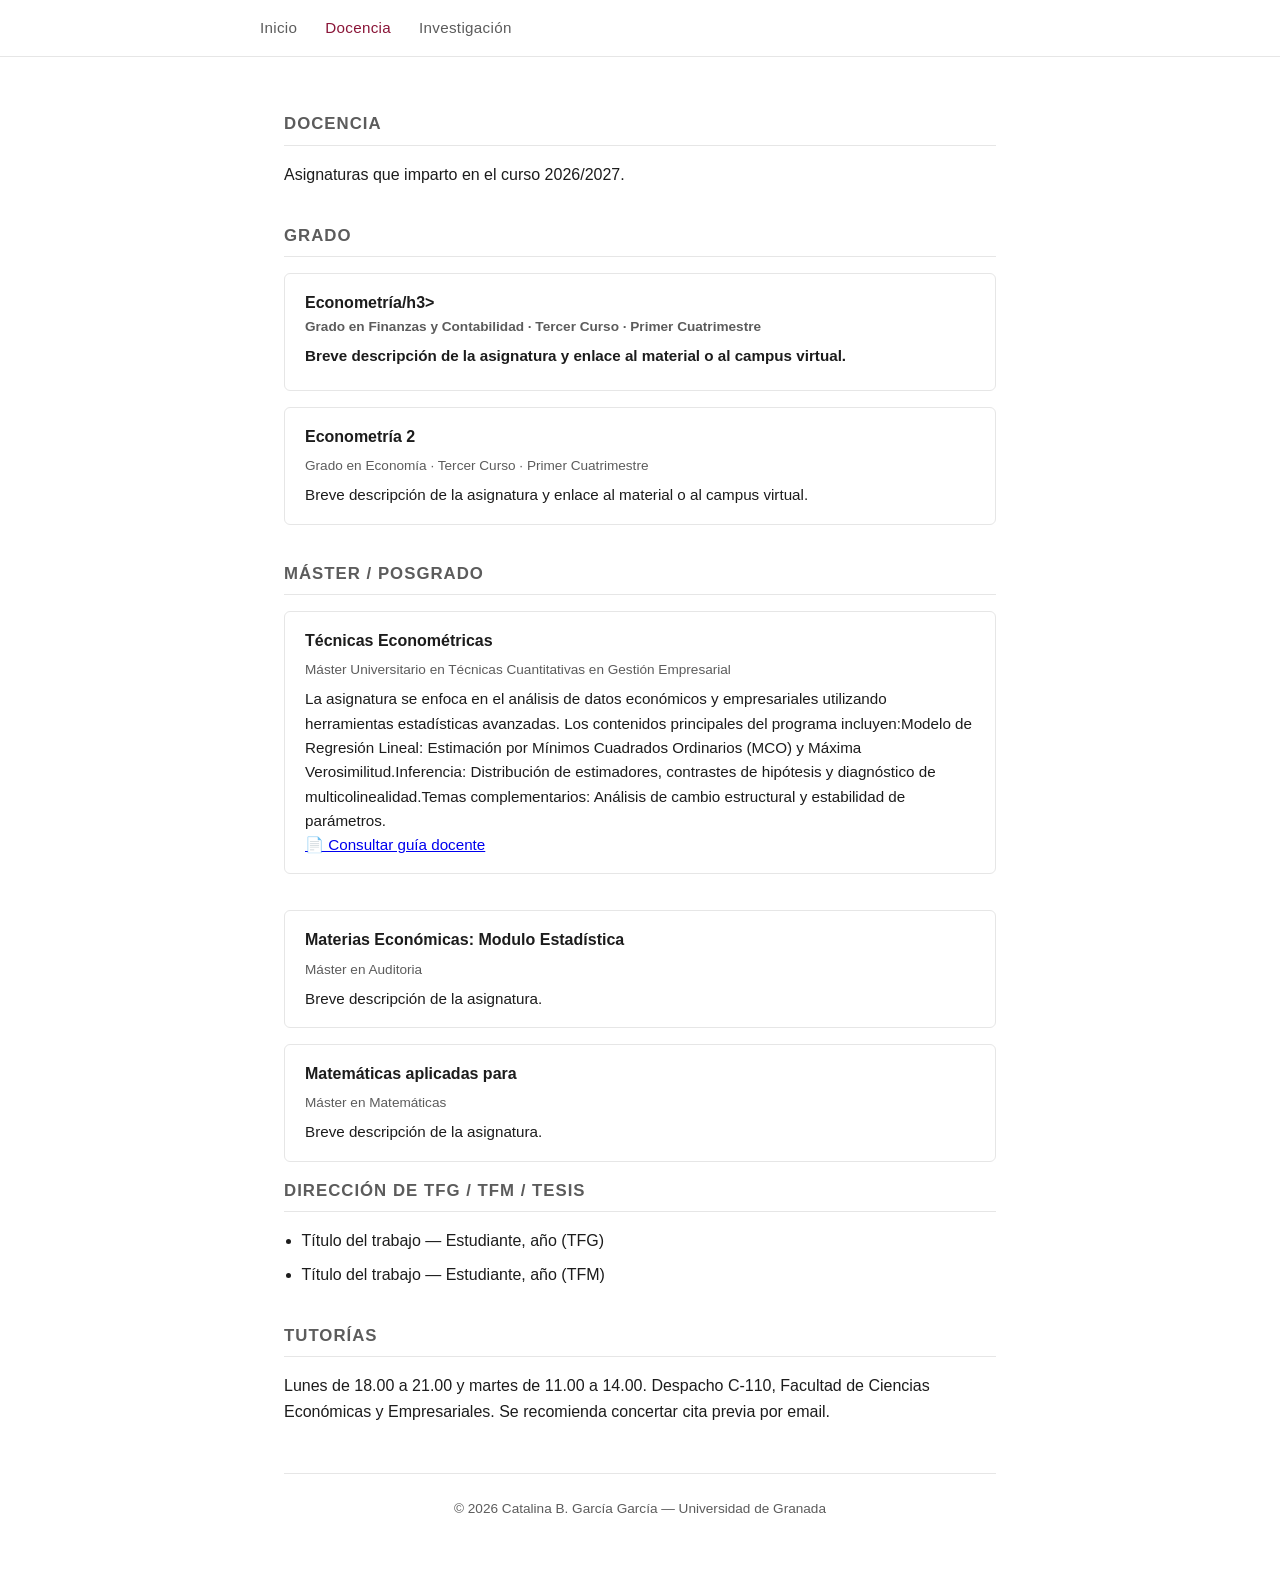
==== docencia.html @ 646c75c9 "Update teaching details and personal information" ====
<!DOCTYPE html>
<html lang="es">
<head>
<meta charset="UTF-8">
<meta name="viewport" content="width=device-width, initial-scale=1.0">
<title>Docencia | Catalina B. García García</title>
<link rel="stylesheet" href="style.css">
</head>
<body>

<nav class="site-nav">
  <div class="nav-inner">
    <a href="index.html">Inicio</a>
    <a href="docencia.html" class="active">Docencia</a>
    <a href="investigacion.html">Investigación</a>
  </div>
</nav>

<div class="container">

  <section>
    <h2>Docencia</h2>
    <p>Asignaturas que imparto en el curso 2026/2027.</p>
  </section>

  <section>
    <h2>Grado</h2>

    <div class="card">
      <h3>Econometría/h3>
      <div class="meta">Grado en Finanzas y Contabilidad · Tercer Curso · Primer Cuatrimestre</div>
      <p>Breve descripción de la asignatura y enlace al material o al campus virtual.</p>
    </div>

    <div class="card">
      <h3>Econometría 2</h3>
      <div class="meta">Grado en Economía  · Tercer Curso · Primer Cuatrimestre</div>
      <p>Breve descripción de la asignatura y enlace al material o al campus virtual.</p>
    </div>
  </section>

  <section>
    <h2>Máster / Posgrado</h2>

    <div class="card">
      <h3>Técnicas Econométricas</h3>
      <div class="meta">Máster Universitario en Técnicas Cuantitativas en Gestión Empresarial</div>
      <p>La asignatura se enfoca en el análisis de datos económicos y empresariales utilizando herramientas estadísticas avanzadas. Los contenidos principales del programa incluyen:Modelo de Regresión Lineal: Estimación por Mínimos Cuadrados Ordinarios (MCO) y Máxima Verosimilitud.Inferencia: Distribución de estimadores, contrastes de hipótesis y diagnóstico de multicolinealidad.Temas complementarios: Análisis de cambio estructural y estabilidad de parámetros.</p>
      <p>
    <a href="https://masteres.ugr.es/informacion/titulaciones/master-universitario-tecnicas-cuantitativas-gestion-empresarial/guia-docente/MA4/56/2/3" target="_blank" rel="noopener noreferrer" class="btn">
      📄 Consultar guía docente
    </a>
  </p>
  </div>
  </section>

  <div class="card">
      <h3>Materias Económicas: Modulo Estadística</h3>
      <div class="meta">Máster en Auditoria</div>
      <p>Breve descripción de la asignatura.</p>
    </div>
  </section>

  <div class="card">
      <h3>Matemáticas aplicadas para </h3>
      <div class="meta">Máster en Matemáticas</div>
      <p>Breve descripción de la asignatura.</p>
    </div>
  </section>

  <section>
    <h2>Dirección de TFG / TFM / Tesis</h2>
    <ul class="plain">
      <li>Título del trabajo — Estudiante, año (TFG)</li>
      <li>Título del trabajo — Estudiante, año (TFM)</li>
    </ul>
  </section>

  <section>
    <h2>Tutorías</h2>
    <p>Lunes de 18.00 a 21.00 y martes de 11.00 a 14.00. Despacho C-110, Facultad de Ciencias Económicas y Empresariales. Se recomienda concertar cita previa por email.</p>
  </section>

  <footer>
    &copy; 2026 Catalina B. García García — Universidad de Granada
  </footer>

</div>
</body>
</html>
---- style.css ----
:root {
  --text: #1c1c1c;
  --muted: #5c5c5c;
  --bg: #ffffff;
  --accent: #8a1538; /* granate, guiño a la UGR */
  --border: #e6e6e6;
  --max-width: 760px;
}

* {
  box-sizing: border-box;
}

body {
  margin: 0;
  padding: 0;
  font-family: -apple-system, BlinkMacSystemFont, "Segoe UI", Helvetica, Arial, sans-serif;
  color: var(--text);
  background: var(--bg);
  line-height: 1.6;
}

.container {
  max-width: var(--max-width);
  margin: 0 auto;
  padding: 2.5rem 1.5rem 4rem;
}

/* Navegación */
nav.site-nav {
  border-bottom: 1px solid var(--border);
  padding: 1rem 1.5rem;
}

nav.site-nav .nav-inner {
  max-width: var(--max-width);
  margin: 0 auto;
  display: flex;
  gap: 1.75rem;
  flex-wrap: wrap;
}

nav.site-nav a {
  color: var(--muted);
  text-decoration: none;
  font-size: 0.95rem;
  letter-spacing: 0.02em;
}

nav.site-nav a:hover,
nav.site-nav a.active {
  color: var(--accent);
}

/* Cabecera / perfil */
header.profile {
  display: flex;
  align-items: center;
  gap: 1.5rem;
  margin-bottom: 2rem;
}

header.profile img.avatar {
  width: 96px;
  height: 96px;
  border-radius: 50%;
  object-fit: cover;
  background: var(--border);
  flex-shrink: 0;
}

header.profile h1 {
  margin: 0 0 0.25rem;
  font-size: 1.6rem;
}

header.profile p.role {
  margin: 0;
  color: var(--muted);
  font-size: 0.95rem;
}

/* Enlaces de contacto */
ul.links {
  list-style: none;
  padding: 0;
  margin: 1.25rem 0 2rem;
  display: flex;
  flex-wrap: wrap;
  gap: 0.5rem 1.25rem;
}

ul.links li a {
  color: var(--accent);
  text-decoration: none;
  font-size: 0.92rem;
  border-bottom: 1px solid transparent;
}

ul.links li a:hover {
  border-bottom-color: var(--accent);
}

/* Secciones */
section {
  margin-bottom: 2.25rem;
}

section h2 {
  font-size: 1.05rem;
  text-transform: uppercase;
  letter-spacing: 0.06em;
  color: var(--muted);
  border-bottom: 1px solid var(--border);
  padding-bottom: 0.4rem;
  margin-bottom: 1rem;
}

section p {
  margin: 0 0 0.75rem;
}

ul.plain {
  padding-left: 1.1rem;
  margin: 0;
}

ul.plain li {
  margin-bottom: 0.5rem;
}

/* Tarjetas simples (asignaturas, proyectos, publicaciones) */
.card {
  border: 1px solid var(--border);
  border-radius: 6px;
  padding: 1rem 1.25rem;
  margin-bottom: 1rem;
}

.card h3 {
  margin: 0 0 0.35rem;
  font-size: 1rem;
}

.card .meta {
  color: var(--muted);
  font-size: 0.85rem;
  margin-bottom: 0.4rem;
}

.card p {
  margin: 0;
  font-size: 0.95rem;
}

/* Novedades */
.news-item {
  display: flex;
  gap: 1rem;
  margin-bottom: 0.75rem;
  font-size: 0.95rem;
}

.news-item .date {
  color: var(--muted);
  white-space: nowrap;
  font-size: 0.85rem;
  min-width: 90px;
}

footer {
  border-top: 1px solid var(--border);
  margin-top: 3rem;
  padding-top: 1.5rem;
  color: var(--muted);
  font-size: 0.85rem;
  text-align: center;
}

@media (max-width: 480px) {
  header.profile {
    flex-direction: column;
    align-items: flex-start;
  }
}
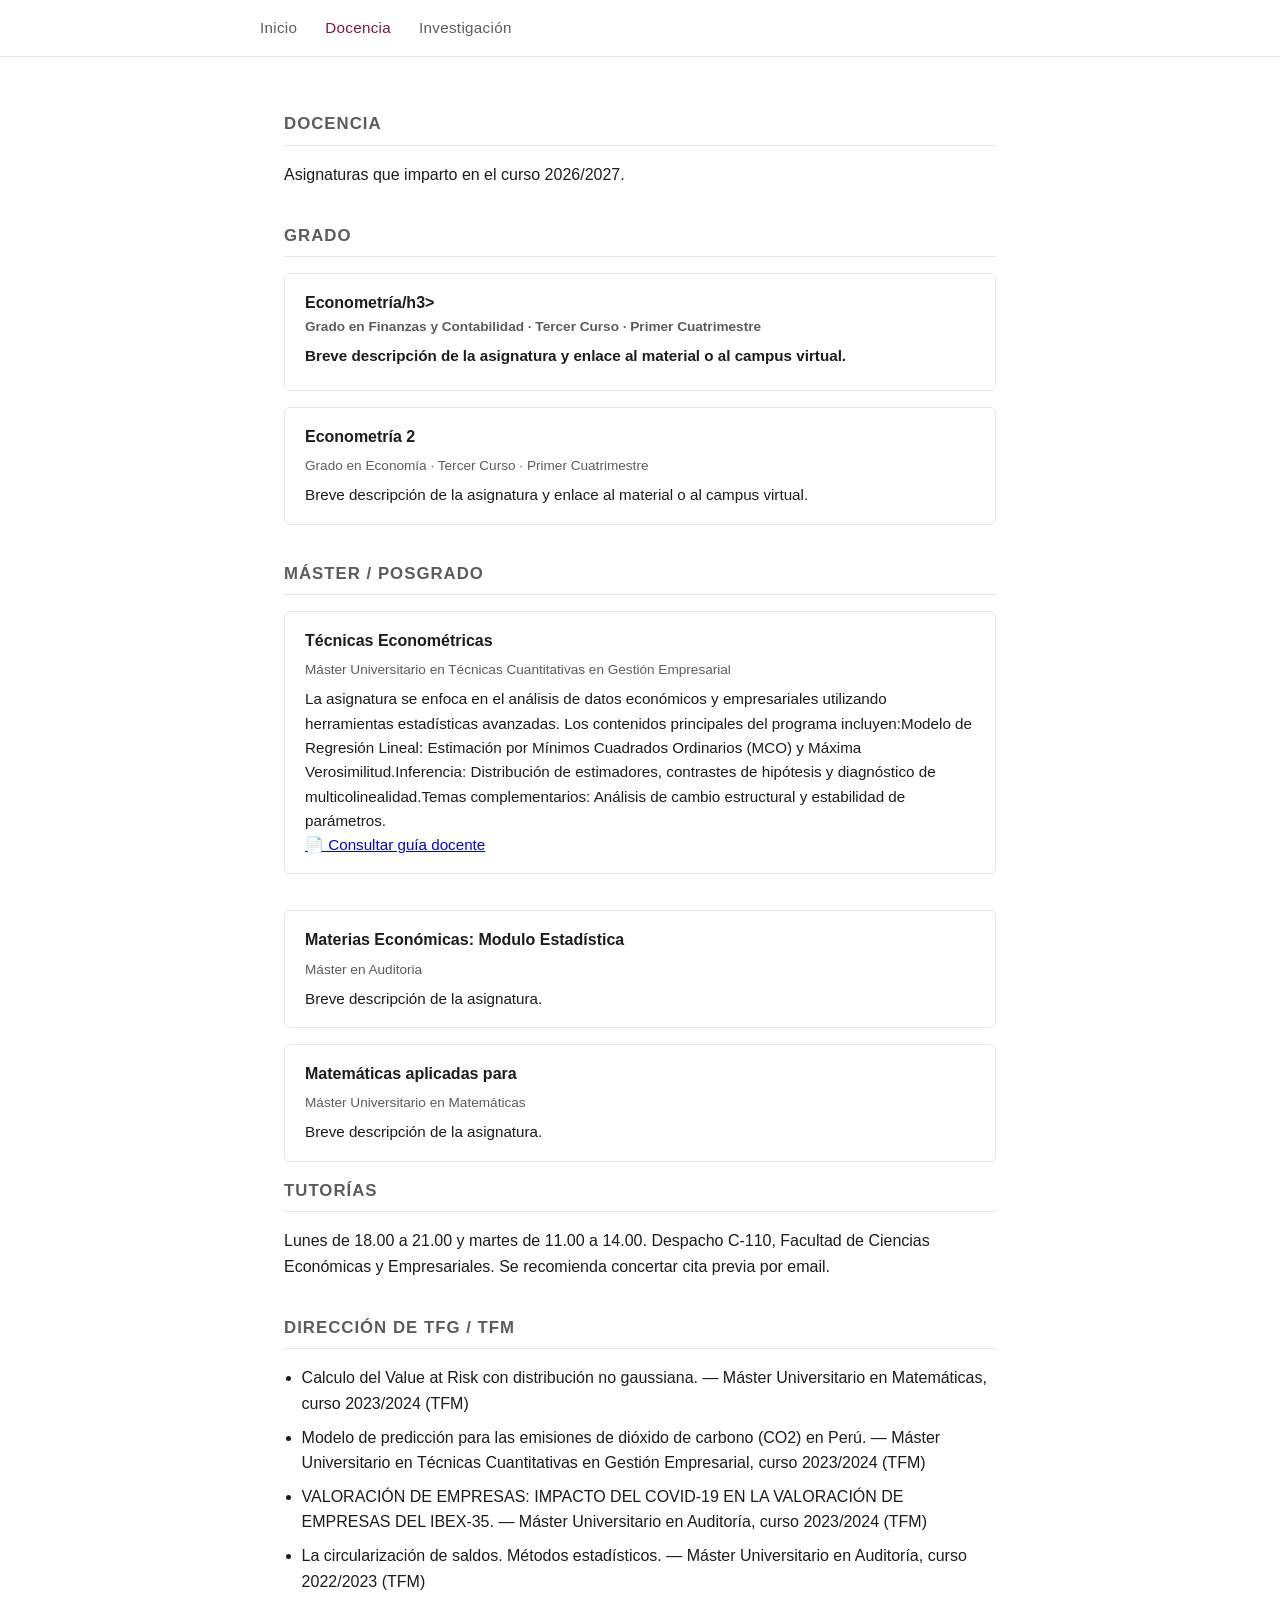
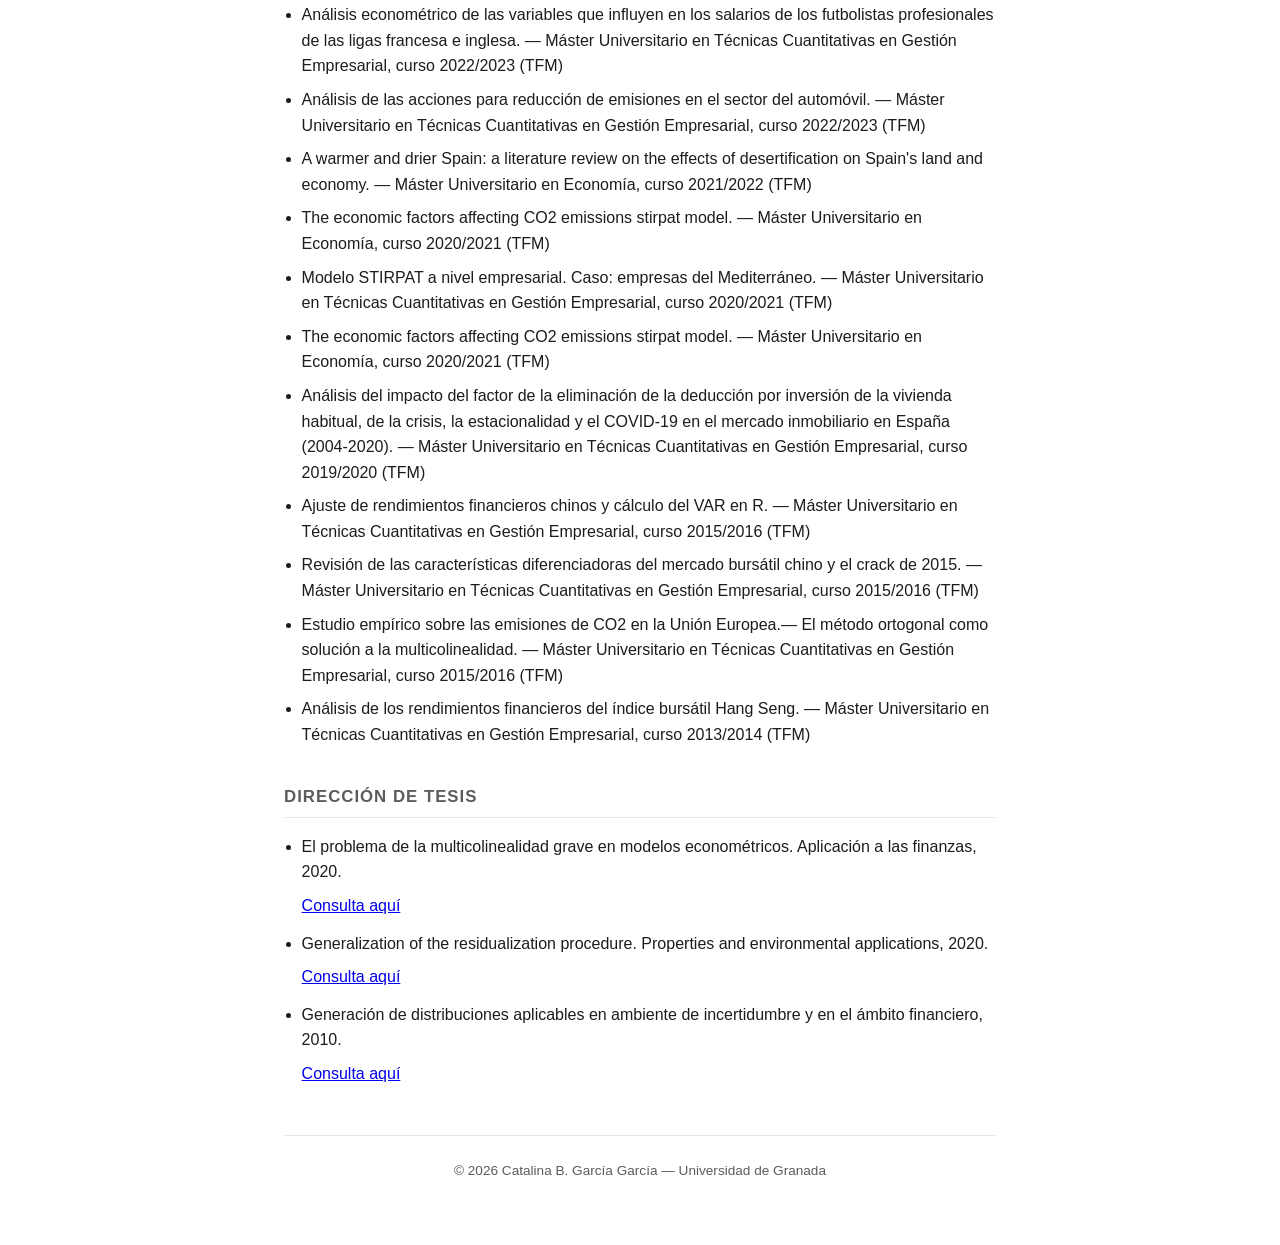
==== commit e1619e79: "Update docencia.html" ====
--- a/docencia.html
+++ b/docencia.html
@@ -63,23 +63,63 @@
 
   <div class="card">
       <h3>Matemáticas aplicadas para </h3>
-      <div class="meta">Máster en Matemáticas</div>
+      <div class="meta">Máster Universitario en Matemáticas</div>
       <p>Breve descripción de la asignatura.</p>
     </div>
   </section>
 
+    <section>
+    <h2>Tutorías</h2>
+    <p>Lunes de 18.00 a 21.00 y martes de 11.00 a 14.00. Despacho C-110, Facultad de Ciencias Económicas y Empresariales. Se recomienda concertar cita previa por email.</p>
+  </section>
+  
   <section>
-    <h2>Dirección de TFG / TFM / Tesis</h2>
+    <h2>Dirección de TFG / TFM </h2>
     <ul class="plain">
-      <li>Título del trabajo — Estudiante, año (TFG)</li>
-      <li>Título del trabajo — Estudiante, año (TFM)</li>
+      <li>Calculo del Value at Risk con distribución no gaussiana. — Máster Universitario en Matemáticas, curso 2023/2024 (TFM)</li>
+      <li>Modelo de predicción para las emisiones de dióxido de carbono (CO2) en Perú. — Máster Universitario en Técnicas Cuantitativas en Gestión Empresarial, curso 2023/2024 (TFM)</li>
+      <li>VALORACIÓN DE EMPRESAS: IMPACTO DEL COVID-19 EN LA VALORACIÓN DE EMPRESAS DEL IBEX-35. — Máster Universitario en Auditoría, curso 2023/2024 (TFM)</li>
+      <li>La circularización de saldos. Métodos estadísticos. — Máster Universitario en Auditoría, curso 2022/2023 (TFM)</li>
+      <li>Análisis econométrico de las variables que influyen en los salarios de los futbolistas profesionales de las ligas francesa e inglesa. — Máster Universitario en Técnicas Cuantitativas en Gestión Empresarial, curso 2022/2023 (TFM)</li>
+      <li>Análisis de las acciones para reducción de emisiones en el sector del automóvil. — Máster Universitario en Técnicas Cuantitativas en Gestión Empresarial, curso 2022/2023 (TFM)</li>
+      <li>A warmer and drier Spain: a literature review on the effects of desertification on Spain's land and economy. — Máster Universitario en Economía, curso 2021/2022 (TFM)</li>
+      <li>The economic factors affecting CO2 emissions stirpat model. — Máster Universitario en Economía, curso 2020/2021 (TFM)</li>
+      <li>Modelo STIRPAT a nivel empresarial. Caso: empresas del Mediterráneo. — Máster Universitario en Técnicas Cuantitativas en Gestión Empresarial, curso 2020/2021 (TFM)</li>
+      <li>The economic factors affecting CO2 emissions stirpat model. — Máster Universitario en Economía, curso 2020/2021 (TFM)</li>
+      <li>Análisis del impacto del factor de la eliminación de la deducción por inversión de la vivienda habitual, de la crisis, la estacionalidad y el COVID-19 en el mercado inmobiliario en España (2004-2020). — Máster Universitario en Técnicas Cuantitativas en Gestión Empresarial, curso 2019/2020 (TFM)</li>
+      <li>Ajuste de rendimientos financieros chinos y cálculo del VAR en R. — Máster Universitario en Técnicas Cuantitativas en Gestión Empresarial, curso 2015/2016 (TFM)</li>
+      <li>Revisión de las características diferenciadoras del mercado bursátil chino y el crack de 2015. — Máster Universitario en Técnicas Cuantitativas en Gestión Empresarial, curso 2015/2016 (TFM)</li>
+      <li>Estudio empírico sobre las emisiones de CO2 en la Unión Europea.— El método ortogonal como solución a la multicolinealidad. — Máster Universitario en Técnicas Cuantitativas en Gestión Empresarial, curso 2015/2016 (TFM)</li>
+      <li>Análisis de los rendimientos financieros del índice bursátil Hang Seng. — Máster Universitario en Técnicas Cuantitativas en Gestión Empresarial, curso 2013/2014 (TFM)</li>
+      
     </ul>
   </section>
 
   <section>
-    <h2>Tutorías</h2>
-    <p>Lunes de 18.00 a 21.00 y martes de 11.00 a 14.00. Despacho C-110, Facultad de Ciencias Económicas y Empresariales. Se recomienda concertar cita previa por email.</p>
+    <h2>Dirección de Tesis </h2>
+    <ul class="plain">
+            <li>El problema de la multicolinealidad grave en modelos econométricos. Aplicación a las finanzas, 2020.</li>
+      <p>
+    <a href="https://produccioncientifica.ugr.es/documentos/6157df6af5325777a8b798f4" target="_blank" rel="noopener noreferrer" class="btn">
+      Consulta aquí
+    </a>
+  </p>
+      <li>Generalization of the residualization procedure. Properties and environmental applications, 2020.</li
+    <p>
+    <a href="https://produccioncientifica.ucm.es/documentos/6157df6af5325777a8b798c7" target="_blank" rel="noopener noreferrer" class="btn">
+      Consulta aquí
+    </a>
+  </p>
+      <li>Generación de distribuciones aplicables en ambiente de incertidumbre y en el ámbito financiero, 2010. </li>
+      <p>
+    <a href="https://produccioncientifica.ugr.es/documentos/5e4fc31a29995245c6b247cd" target="_blank" rel="noopener noreferrer" class="btn">
+      Consulta aquí
+    </a>
+  </p>
+        </ul>
   </section>
+
+
 
   <footer>
     &copy; 2026 Catalina B. García García — Universidad de Granada
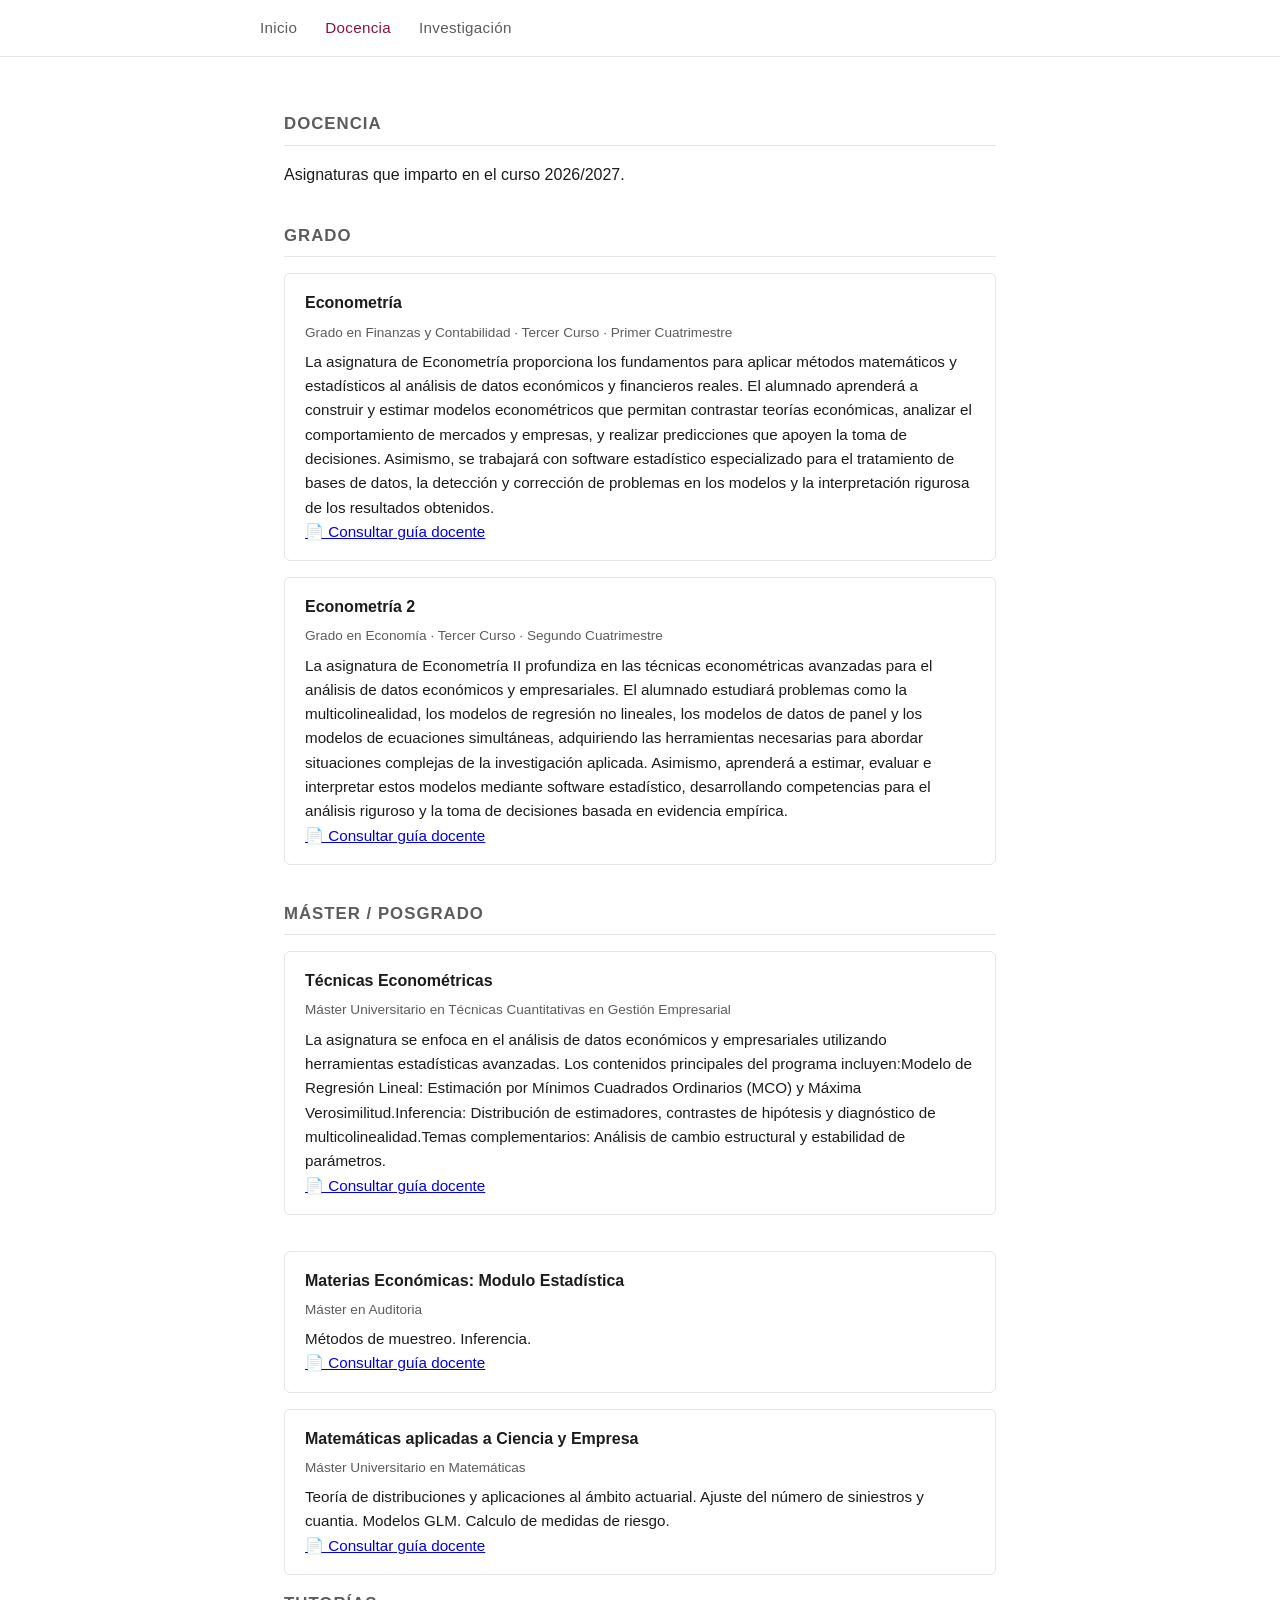
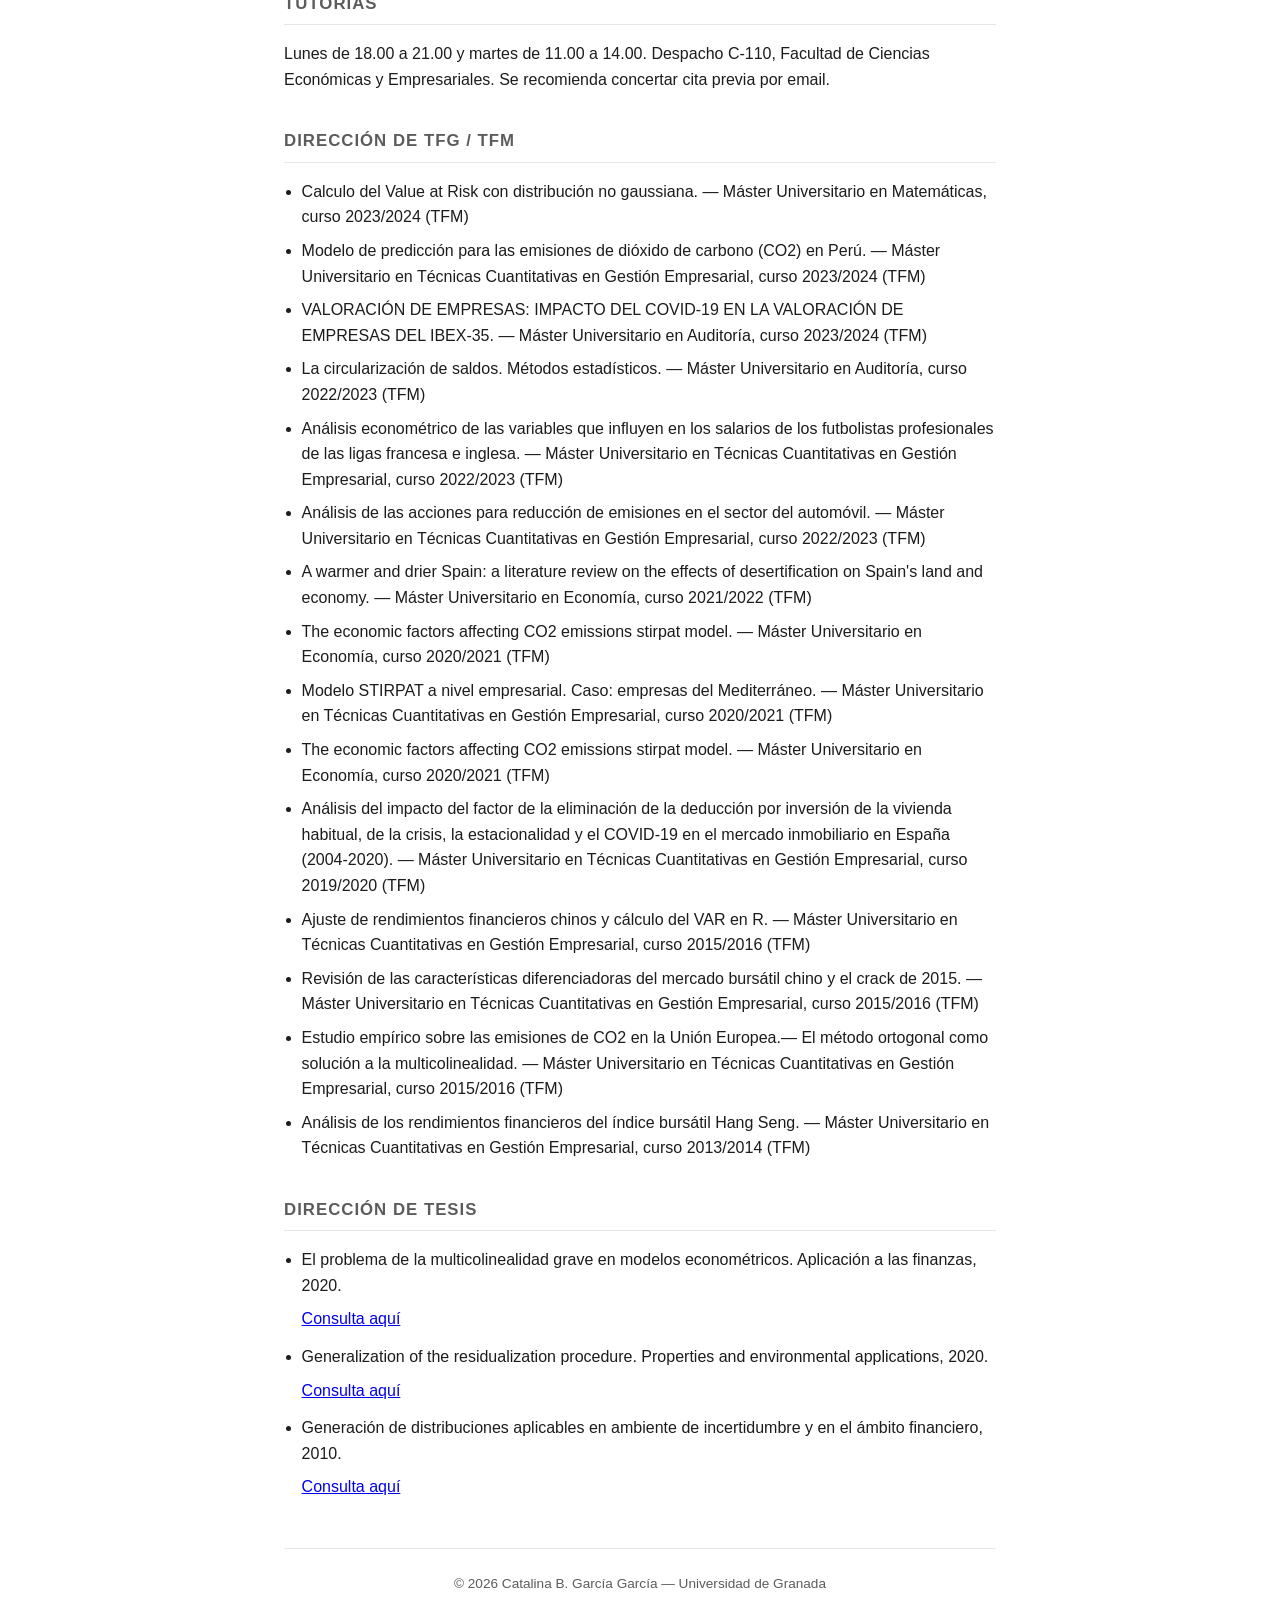
==== commit d5031abf: "Revise course details for Econometría and Matemáticas Updated course descriptions and links for Econ" ====
--- a/docencia.html
+++ b/docencia.html
@@ -27,15 +27,25 @@
     <h2>Grado</h2>
 
     <div class="card">
-      <h3>Econometría/h3>
+      <h3>Econometría</h3>
       <div class="meta">Grado en Finanzas y Contabilidad · Tercer Curso · Primer Cuatrimestre</div>
-      <p>Breve descripción de la asignatura y enlace al material o al campus virtual.</p>
+      <p>La asignatura de Econometría proporciona los fundamentos para aplicar métodos matemáticos y estadísticos al análisis de datos económicos y financieros reales. El alumnado aprenderá a construir y estimar modelos econométricos que permitan contrastar teorías económicas, analizar el comportamiento de mercados y empresas, y realizar predicciones que apoyen la toma de decisiones. Asimismo, se trabajará con software estadístico especializado para el tratamiento de bases de datos, la detección y corrección de problemas en los modelos y la interpretación rigurosa de los resultados obtenidos.</p>
+      <p>
+    <a href="https://www.ugr.es/estudiantes/grados/grado-economia/econometria-i/guia-docente" target="_blank" rel="noopener noreferrer" class="btn">
+      📄 Consultar guía docente
+    </a>
+  </p>
     </div>
 
     <div class="card">
       <h3>Econometría 2</h3>
-      <div class="meta">Grado en Economía  · Tercer Curso · Primer Cuatrimestre</div>
-      <p>Breve descripción de la asignatura y enlace al material o al campus virtual.</p>
+      <div class="meta">Grado en Economía  · Tercer Curso · Segundo Cuatrimestre</div>
+      <p>La asignatura de Econometría II profundiza en las técnicas econométricas avanzadas para el análisis de datos económicos y empresariales. El alumnado estudiará problemas como la multicolinealidad, los modelos de regresión no lineales, los modelos de datos de panel y los modelos de ecuaciones simultáneas, adquiriendo las herramientas necesarias para abordar situaciones complejas de la investigación aplicada. Asimismo, aprenderá a estimar, evaluar e interpretar estos modelos mediante software estadístico, desarrollando competencias para el análisis riguroso y la toma de decisiones basada en evidencia empírica.</p>
+      <p>
+    <a href="https://www.ugr.es/estudiantes/grados/grado-economia/econometria-ii" target="_blank" rel="noopener noreferrer" class="btn">
+      📄 Consultar guía docente
+    </a>
+  </p>
     </div>
   </section>
 
@@ -57,14 +67,24 @@
   <div class="card">
       <h3>Materias Económicas: Modulo Estadística</h3>
       <div class="meta">Máster en Auditoria</div>
-      <p>Breve descripción de la asignatura.</p>
+      <p>Métodos de muestreo. Inferencia.</p>
+    <p>
+    <a href="https://internacionalyespana.ugr.es/docencia/posgrados/master-universitario-auditoria/guia-docente/M99/56/5/14" target="_blank" rel="noopener noreferrer" class="btn">
+      📄 Consultar guía docente
+    </a>
+  </p>
     </div>
   </section>
 
   <div class="card">
-      <h3>Matemáticas aplicadas para </h3>
+      <h3>Matemáticas aplicadas a Ciencia y Empresa </h3>
       <div class="meta">Máster Universitario en Matemáticas</div>
-      <p>Breve descripción de la asignatura.</p>
+      <p>Teoría de distribuciones y aplicaciones al ámbito actuarial. Ajuste del número de siniestros y cuantia. Modelos GLM. Calculo de medidas de riesgo. </p>
+     <p>
+    <a href="https://didacticamatematica.ugr.es/docencia/posgrados/master-universitario-matematicas/guia-docente/M37/56/1/17" target="_blank" rel="noopener noreferrer" class="btn">
+      📄 Consultar guía docente
+    </a>
+  </p>
     </div>
   </section>
 
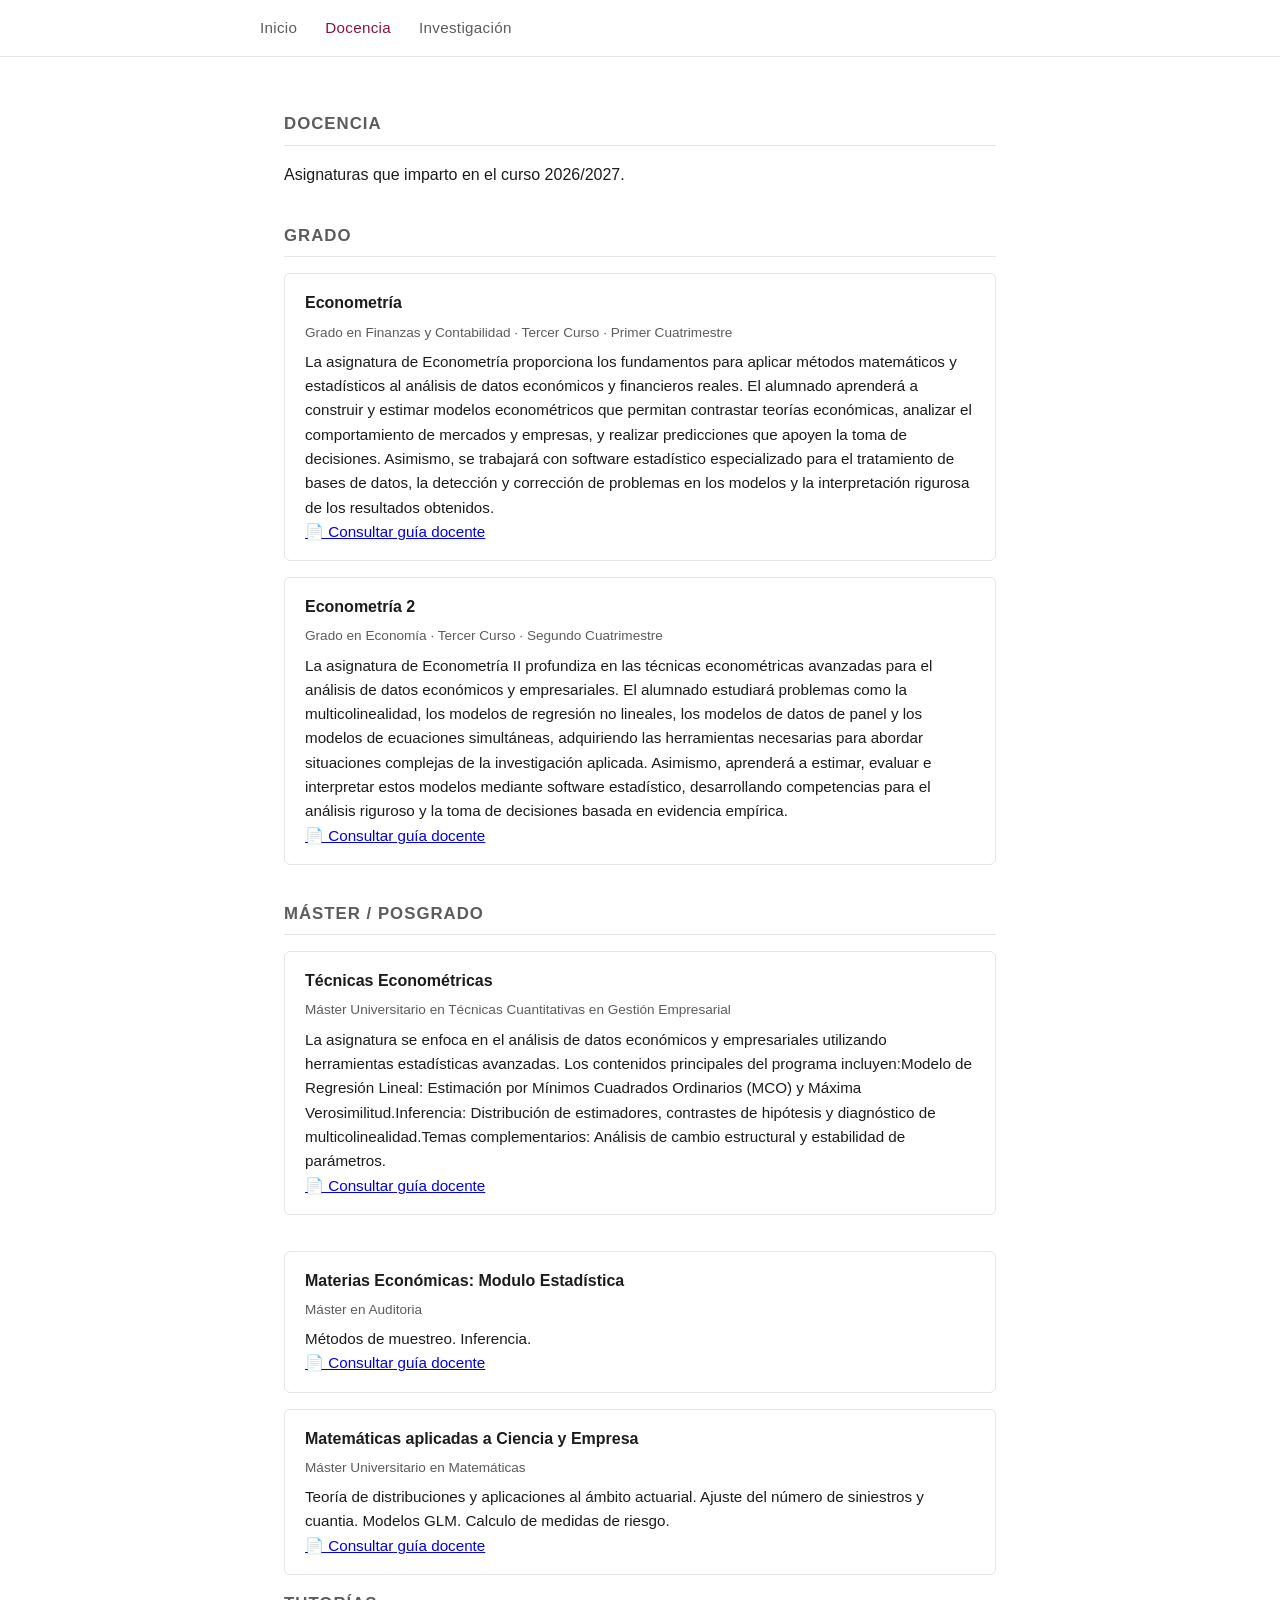
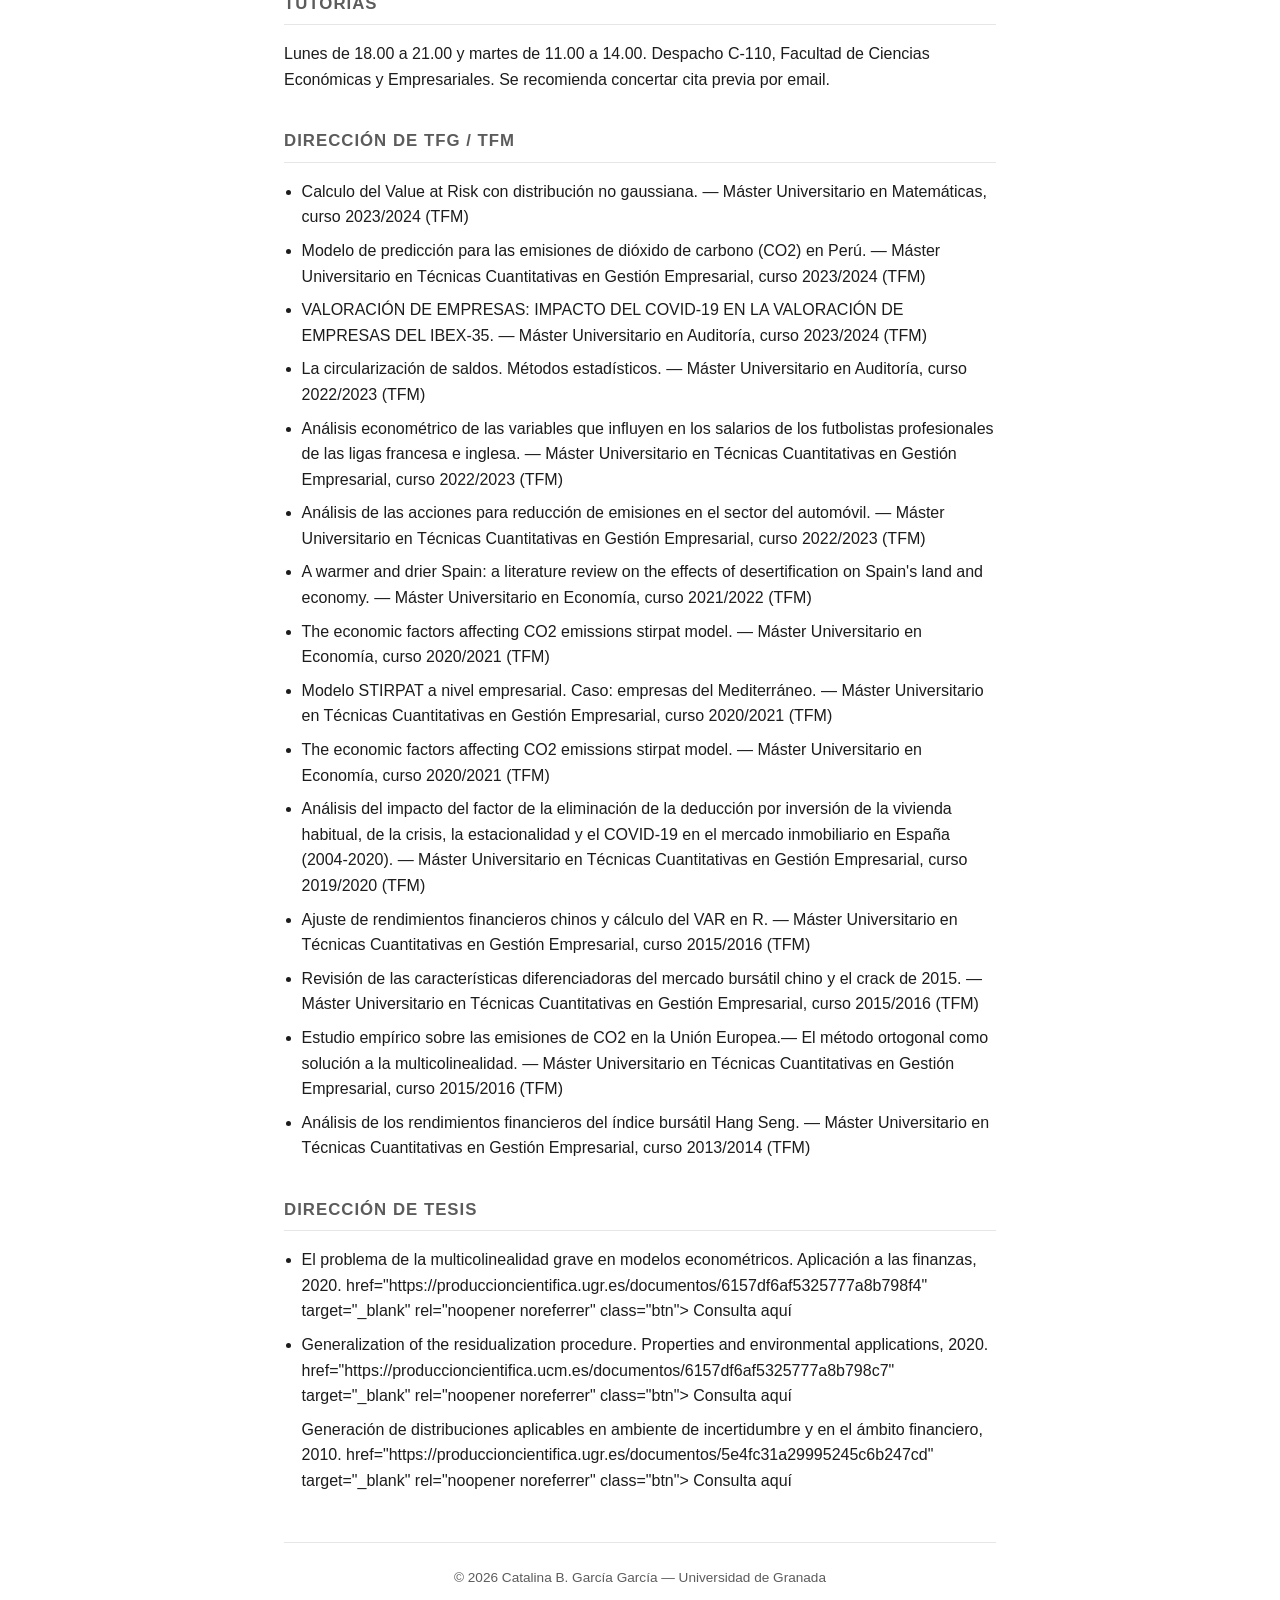
==== commit adbd7caa: "Refactor thesis links into list items Updated thesis section to include links directly within list i" ====
--- a/docencia.html
+++ b/docencia.html
@@ -118,25 +118,13 @@
   <section>
     <h2>Dirección de Tesis </h2>
     <ul class="plain">
-            <li>El problema de la multicolinealidad grave en modelos econométricos. Aplicación a las finanzas, 2020.</li>
-      <p>
-    <a href="https://produccioncientifica.ugr.es/documentos/6157df6af5325777a8b798f4" target="_blank" rel="noopener noreferrer" class="btn">
-      Consulta aquí
-    </a>
-  </p>
-      <li>Generalization of the residualization procedure. Properties and environmental applications, 2020.</li
-    <p>
-    <a href="https://produccioncientifica.ucm.es/documentos/6157df6af5325777a8b798c7" target="_blank" rel="noopener noreferrer" class="btn">
-      Consulta aquí
-    </a>
-  </p>
-      <li>Generación de distribuciones aplicables en ambiente de incertidumbre y en el ámbito financiero, 2010. </li>
-      <p>
-    <a href="https://produccioncientifica.ugr.es/documentos/5e4fc31a29995245c6b247cd" target="_blank" rel="noopener noreferrer" class="btn">
-      Consulta aquí
-    </a>
-  </p>
-        </ul>
+            <li>El problema de la multicolinealidad grave en modelos econométricos. Aplicación a las finanzas, 2020. href="https://produccioncientifica.ugr.es/documentos/6157df6af5325777a8b798f4" target="_blank" rel="noopener noreferrer" class="btn">
+      Consulta aquí </li>
+           <li>Generalization of the residualization procedure. Properties and environmental applications, 2020. href="https://produccioncientifica.ucm.es/documentos/6157df6af5325777a8b798c7" target="_blank" rel="noopener noreferrer" class="btn">
+      Consulta aquí</li
+          <li>Generación de distribuciones aplicables en ambiente de incertidumbre y en el ámbito financiero, 2010. href="https://produccioncientifica.ugr.es/documentos/5e4fc31a29995245c6b247cd" target="_blank" rel="noopener noreferrer" class="btn">
+      Consulta aquí </li>
+   </ul>
   </section>
 
 
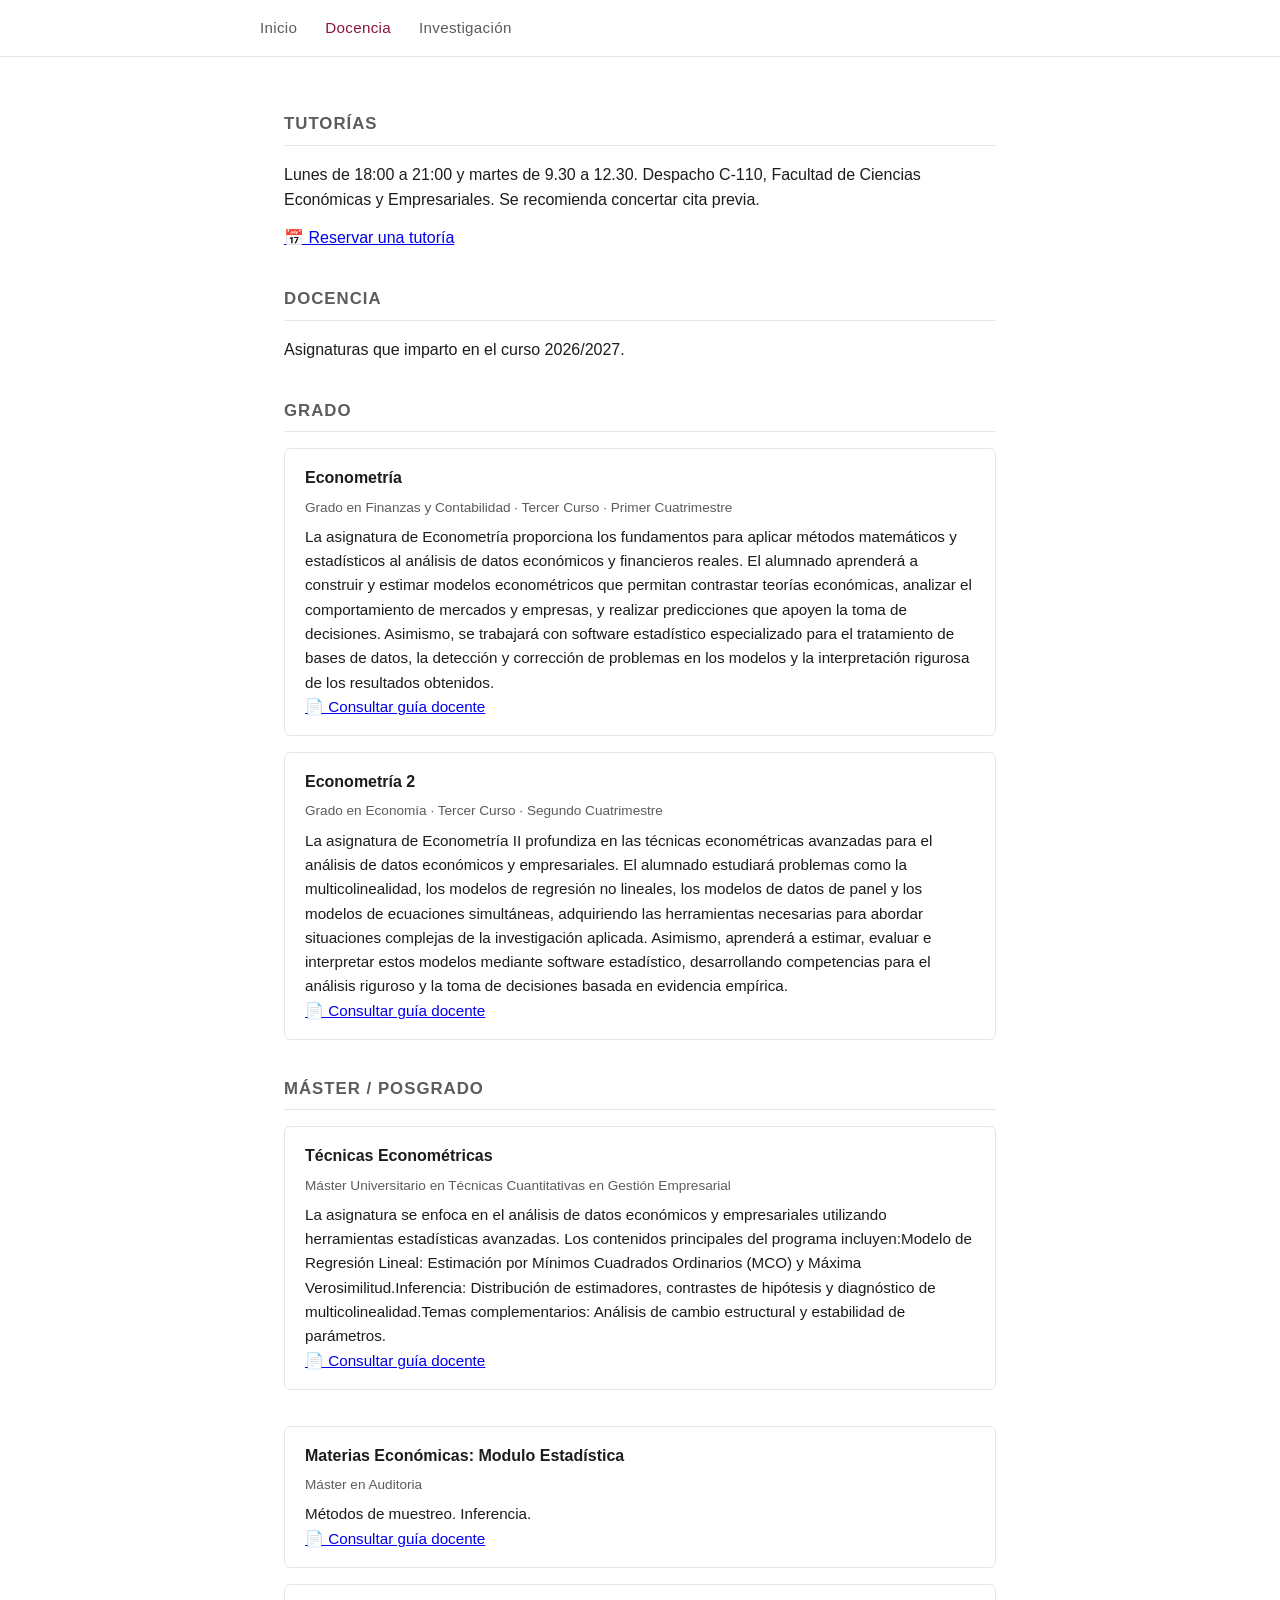
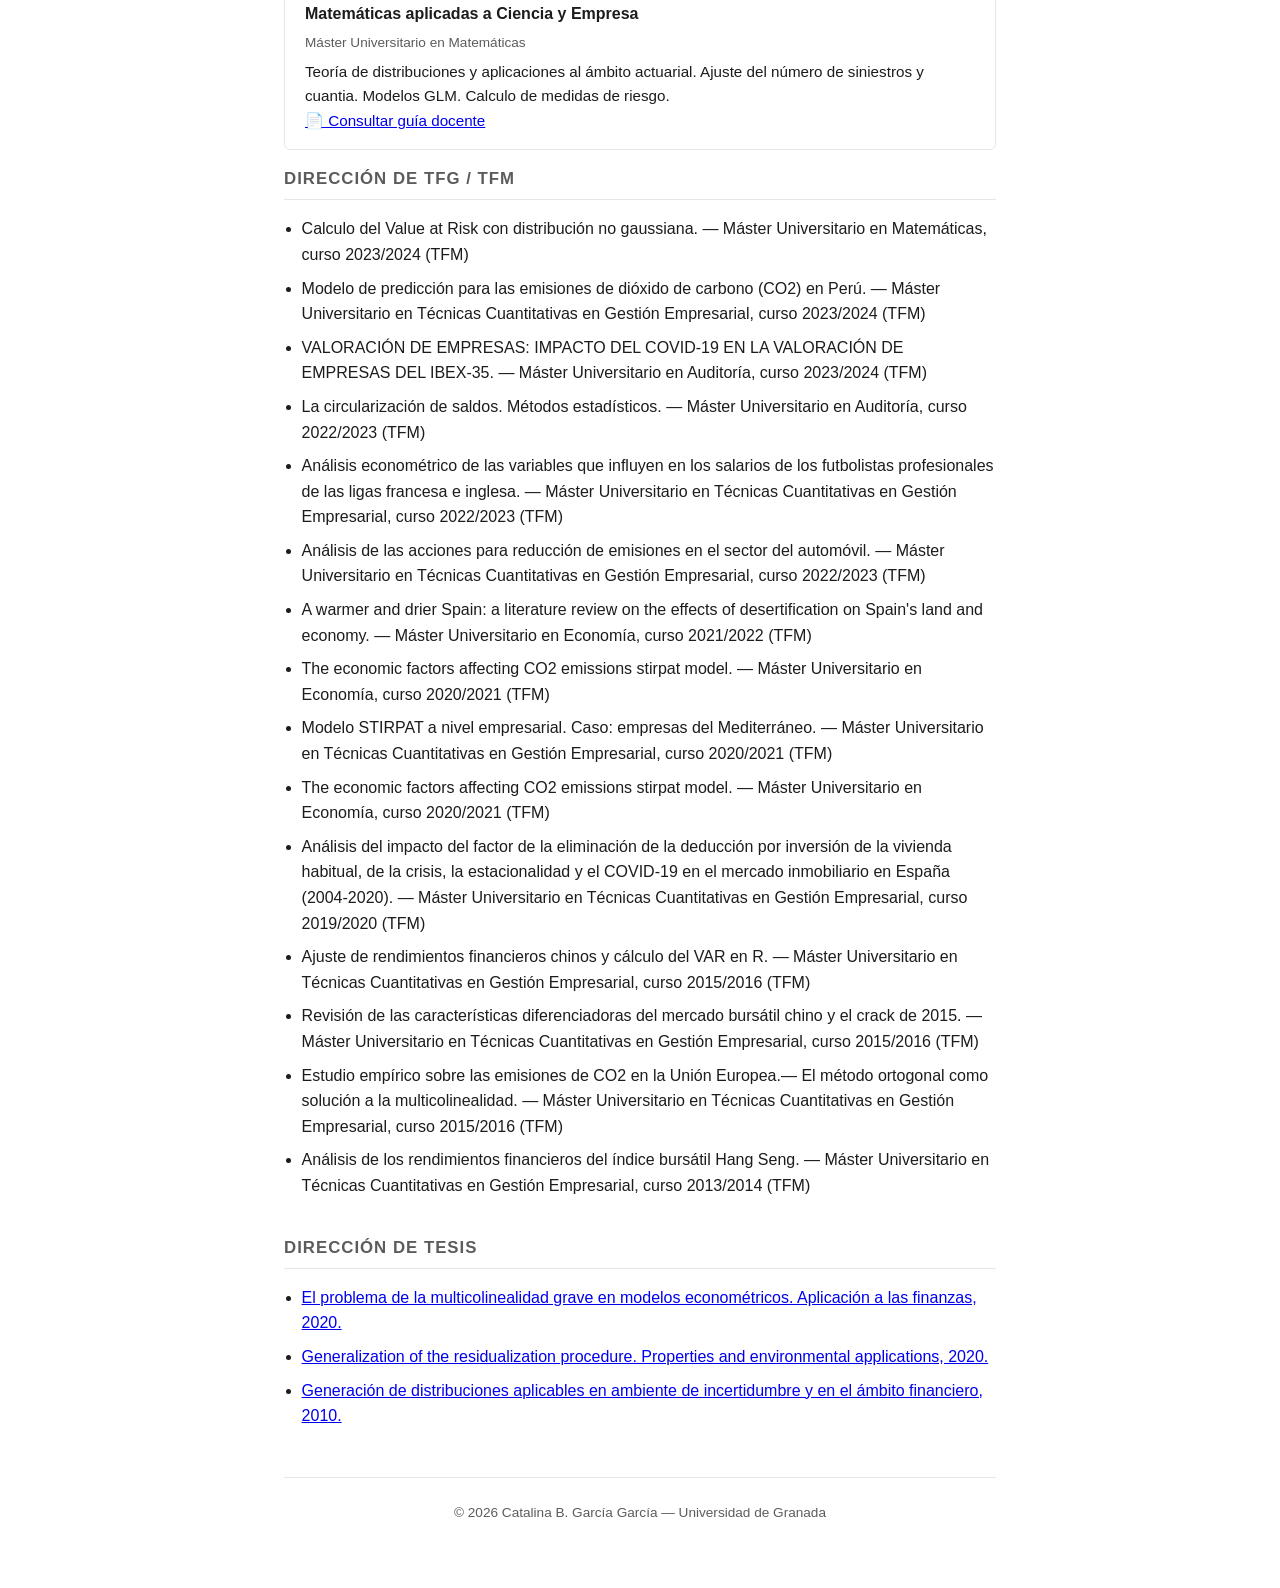
==== commit 7a752be1: "Add tutoring section with schedule and booking link Added tutoring section with schedule and booking" ====
--- a/docencia.html
+++ b/docencia.html
@@ -18,6 +18,26 @@
 
 <div class="container">
 
+
+  <section>
+  <h2>Tutorías</h2>
+
+  <p>
+    Lunes de 18:00 a 21:00 y martes de 9.30 a 12.30.
+    Despacho C-110, Facultad de Ciencias Económicas y Empresariales.
+    Se recomienda concertar cita previa.
+  </p>
+
+  <p>
+    <a href="https://calendar.app.google/8RfqVU8kaXwXDfdP8"
+       target="_blank"
+       rel="noopener noreferrer"
+       class="btn">
+      📅 Reservar una tutoría
+    </a>
+  </p>
+</section>
+  
   <section>
     <h2>Docencia</h2>
     <p>Asignaturas que imparto en el curso 2026/2027.</p>
@@ -88,10 +108,7 @@
     </div>
   </section>
 
-    <section>
-    <h2>Tutorías</h2>
-    <p>Lunes de 18.00 a 21.00 y martes de 11.00 a 14.00. Despacho C-110, Facultad de Ciencias Económicas y Empresariales. Se recomienda concertar cita previa por email.</p>
-  </section>
+
   
   <section>
     <h2>Dirección de TFG / TFM </h2>
@@ -116,16 +133,33 @@
   </section>
 
   <section>
-    <h2>Dirección de Tesis </h2>
-    <ul class="plain">
-            <li>El problema de la multicolinealidad grave en modelos econométricos. Aplicación a las finanzas, 2020. href="https://produccioncientifica.ugr.es/documentos/6157df6af5325777a8b798f4" target="_blank" rel="noopener noreferrer" class="btn">
-      Consulta aquí </li>
-           <li>Generalization of the residualization procedure. Properties and environmental applications, 2020. href="https://produccioncientifica.ucm.es/documentos/6157df6af5325777a8b798c7" target="_blank" rel="noopener noreferrer" class="btn">
-      Consulta aquí</li
-          <li>Generación de distribuciones aplicables en ambiente de incertidumbre y en el ámbito financiero, 2010. href="https://produccioncientifica.ugr.es/documentos/5e4fc31a29995245c6b247cd" target="_blank" rel="noopener noreferrer" class="btn">
-      Consulta aquí </li>
-   </ul>
-  </section>
+  <h2>Dirección de Tesis</h2>
+  <ul class="plain">
+    <li>
+      <a href="https://produccioncientifica.ugr.es/documentos/6157df6af5325777a8b798f4"
+         target="_blank"
+         rel="noopener noreferrer">
+        El problema de la multicolinealidad grave en modelos econométricos. Aplicación a las finanzas, 2020.
+      </a>
+    </li>
+
+    <li>
+      <a href="https://produccioncientifica.ucm.es/documentos/6157df6af5325777a8b798c7"
+         target="_blank"
+         rel="noopener noreferrer">
+        Generalization of the residualization procedure. Properties and environmental applications, 2020.
+      </a>
+    </li>
+
+    <li>
+      <a href="https://produccioncientifica.ugr.es/documentos/5e4fc31a29995245c6b247cd"
+         target="_blank"
+         rel="noopener noreferrer">
+        Generación de distribuciones aplicables en ambiente de incertidumbre y en el ámbito financiero, 2010.
+      </a>
+    </li>
+  </ul>
+</section>
 
 
 
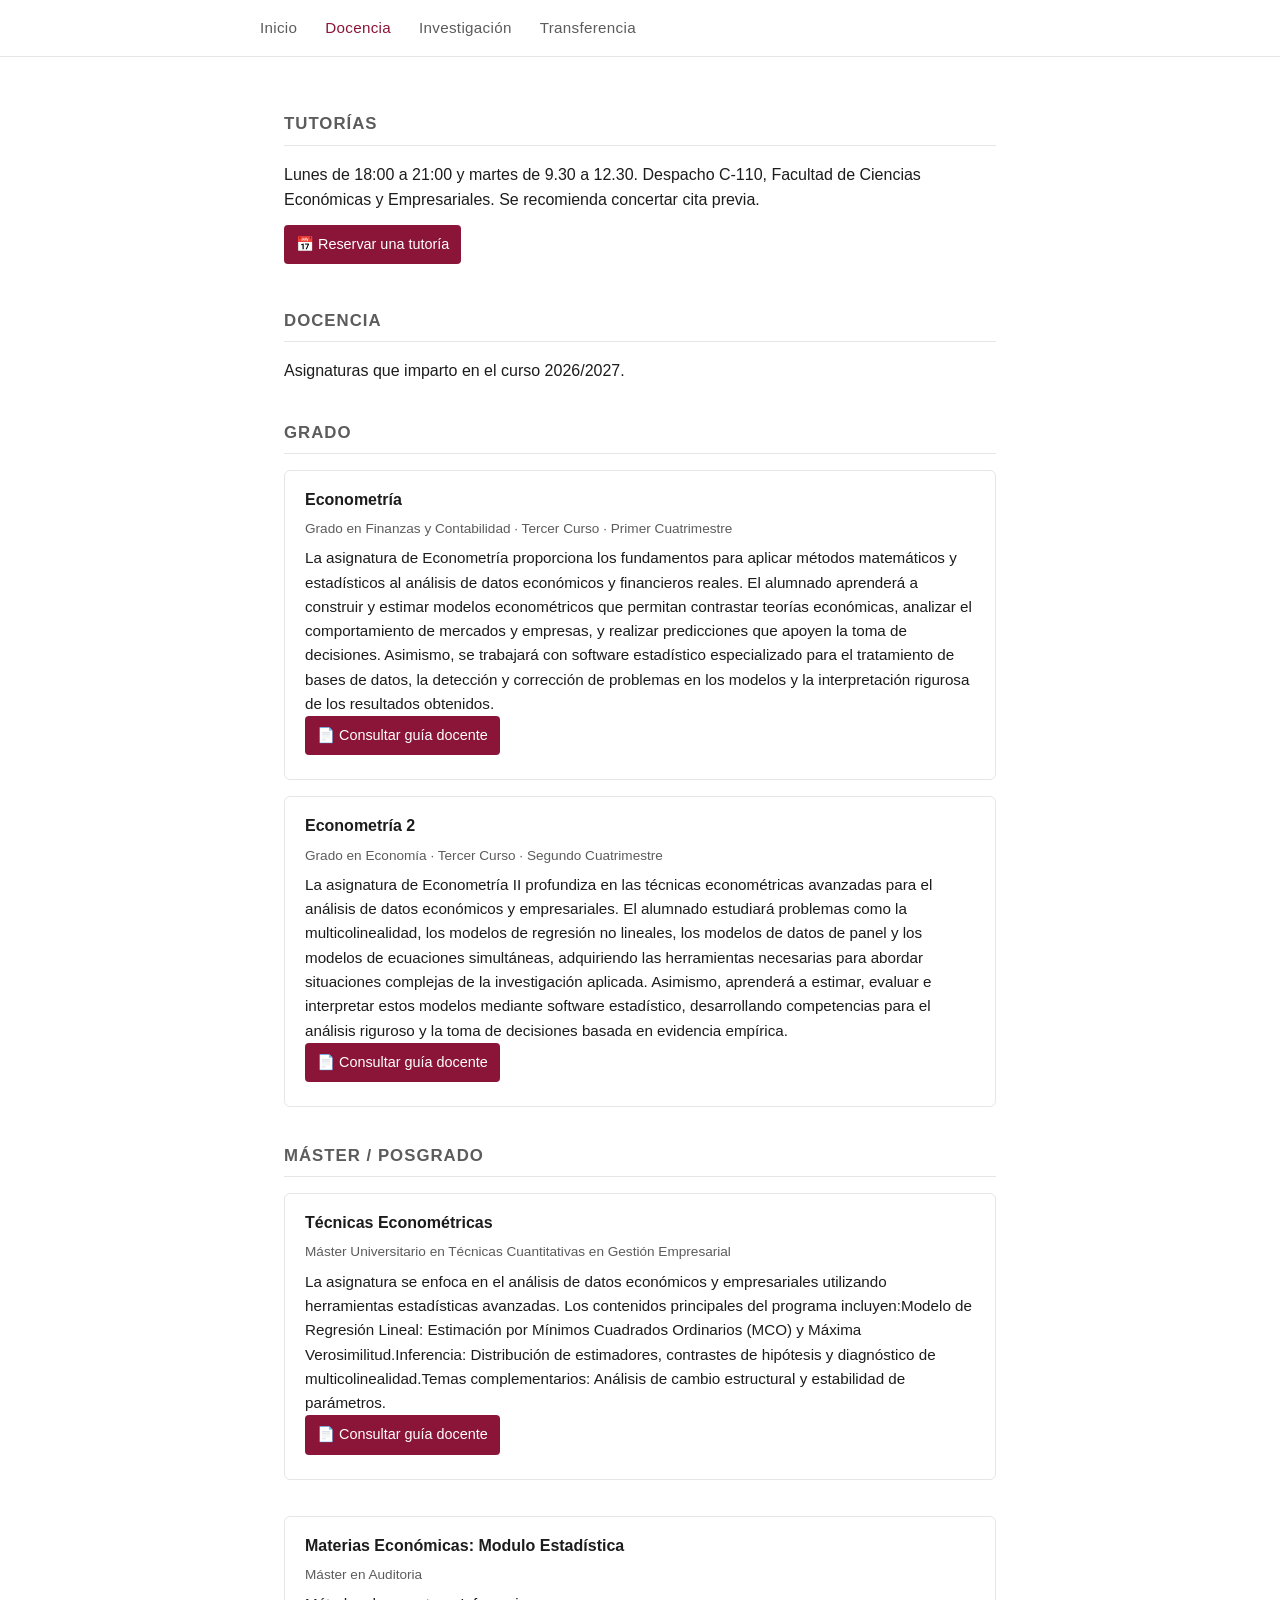
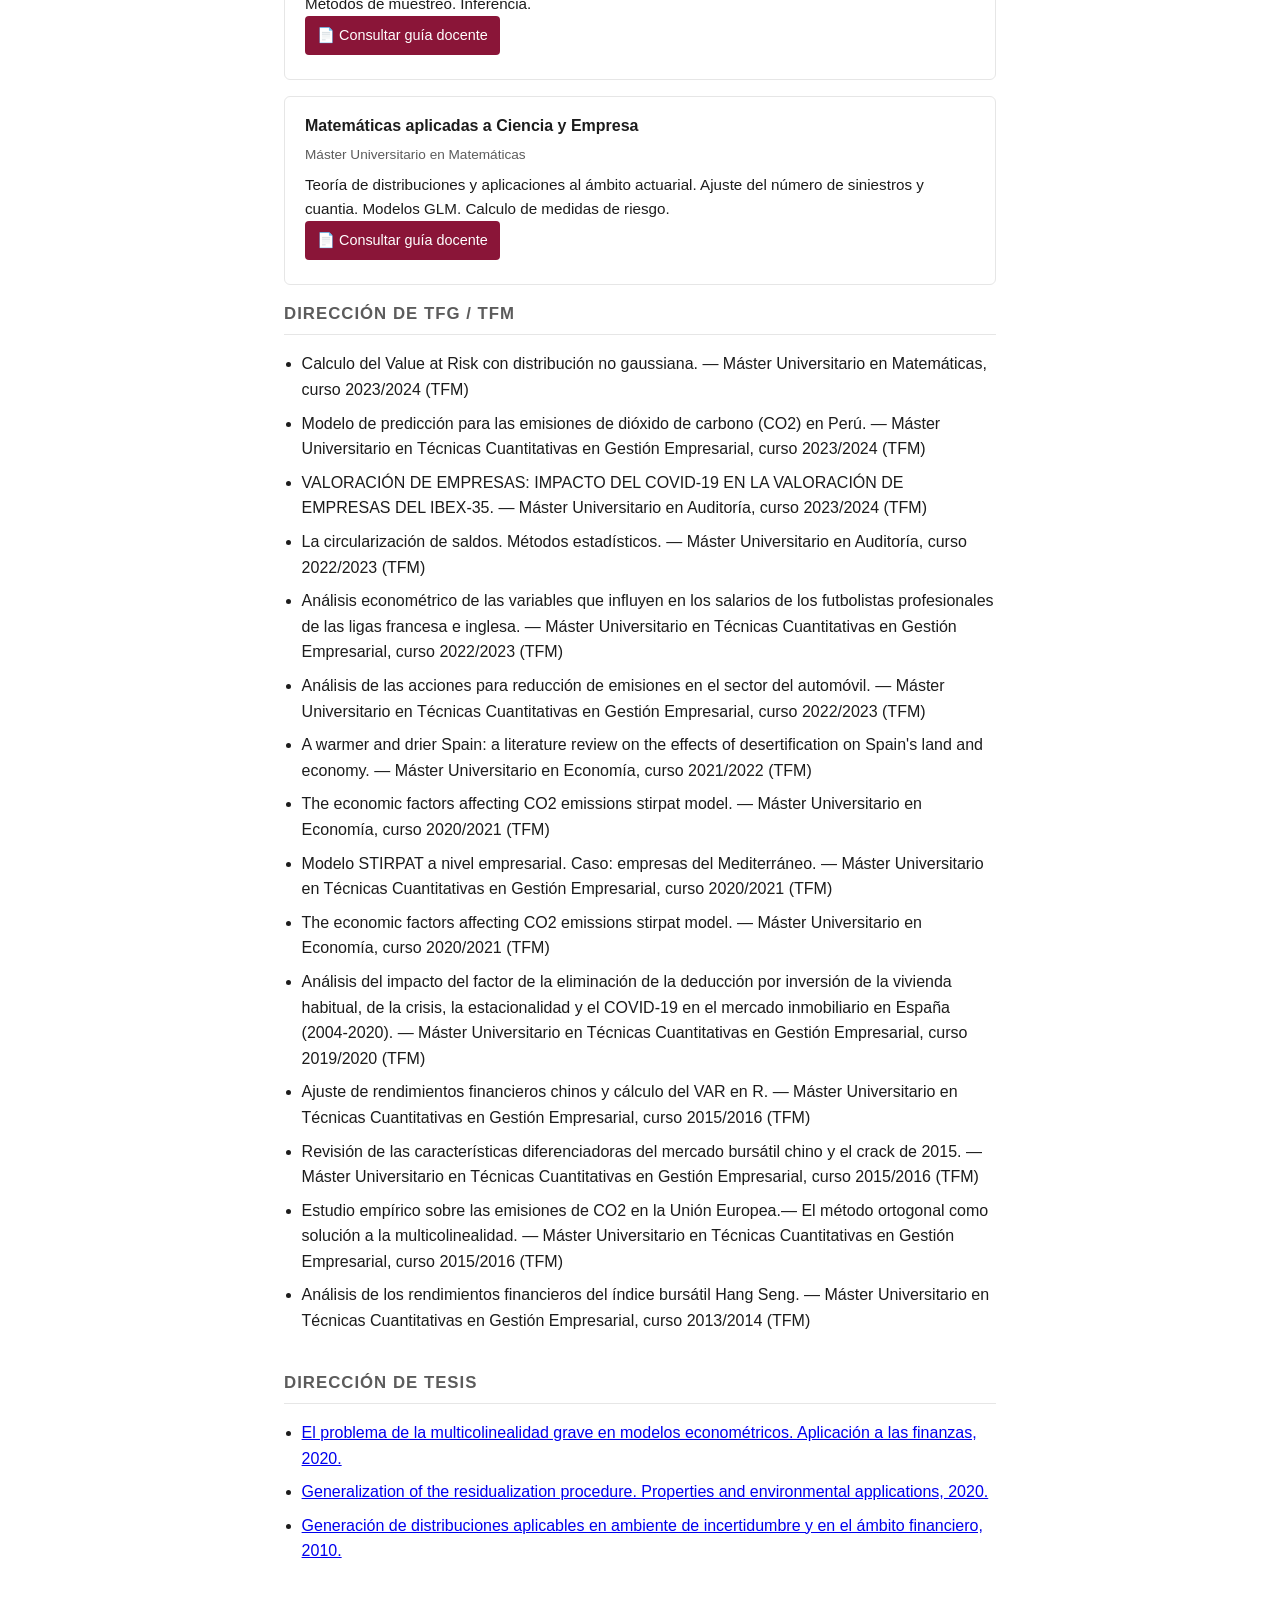
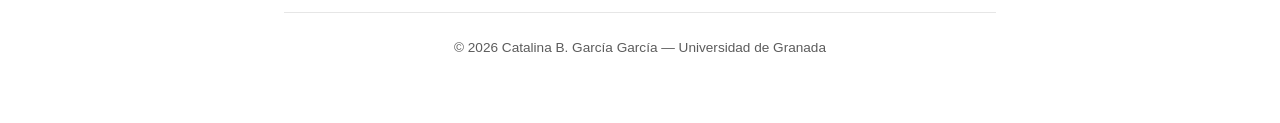
==== commit fb35fdea: "Añadir página de Transferencia con enlace al paquete multiCollglm" ====
--- a/docencia.html
+++ b/docencia.html
@@ -13,6 +13,7 @@
     <a href="index.html">Inicio</a>
     <a href="docencia.html" class="active">Docencia</a>
     <a href="investigacion.html">Investigación</a>
+    <a href="transferencia.html">Transferencia</a>
   </div>
 </nav>
 
--- a/style.css
+++ b/style.css
@@ -177,6 +177,34 @@
   text-align: center;
 }
 
+/* Botones */
+.btn {
+  display: inline-block;
+  padding: 0.5rem 0.75rem;
+  background-color: var(--accent);
+  color: white;
+  text-decoration: none;
+  border-radius: 4px;
+  font-size: 0.9rem;
+  margin-right: 0.5rem;
+  margin-bottom: 0.5rem;
+  transition: background-color 0.2s;
+}
+
+.btn:hover {
+  background-color: #6a0f2a;
+}
+
+/* Bloques de código */
+pre {
+  background: #f5f5f5;
+  padding: 1rem;
+  border-radius: 4px;
+  overflow-x: auto;
+  font-family: 'Courier New', monospace;
+  font-size: 0.9rem;
+}
+
 @media (max-width: 480px) {
   header.profile {
     flex-direction: column;
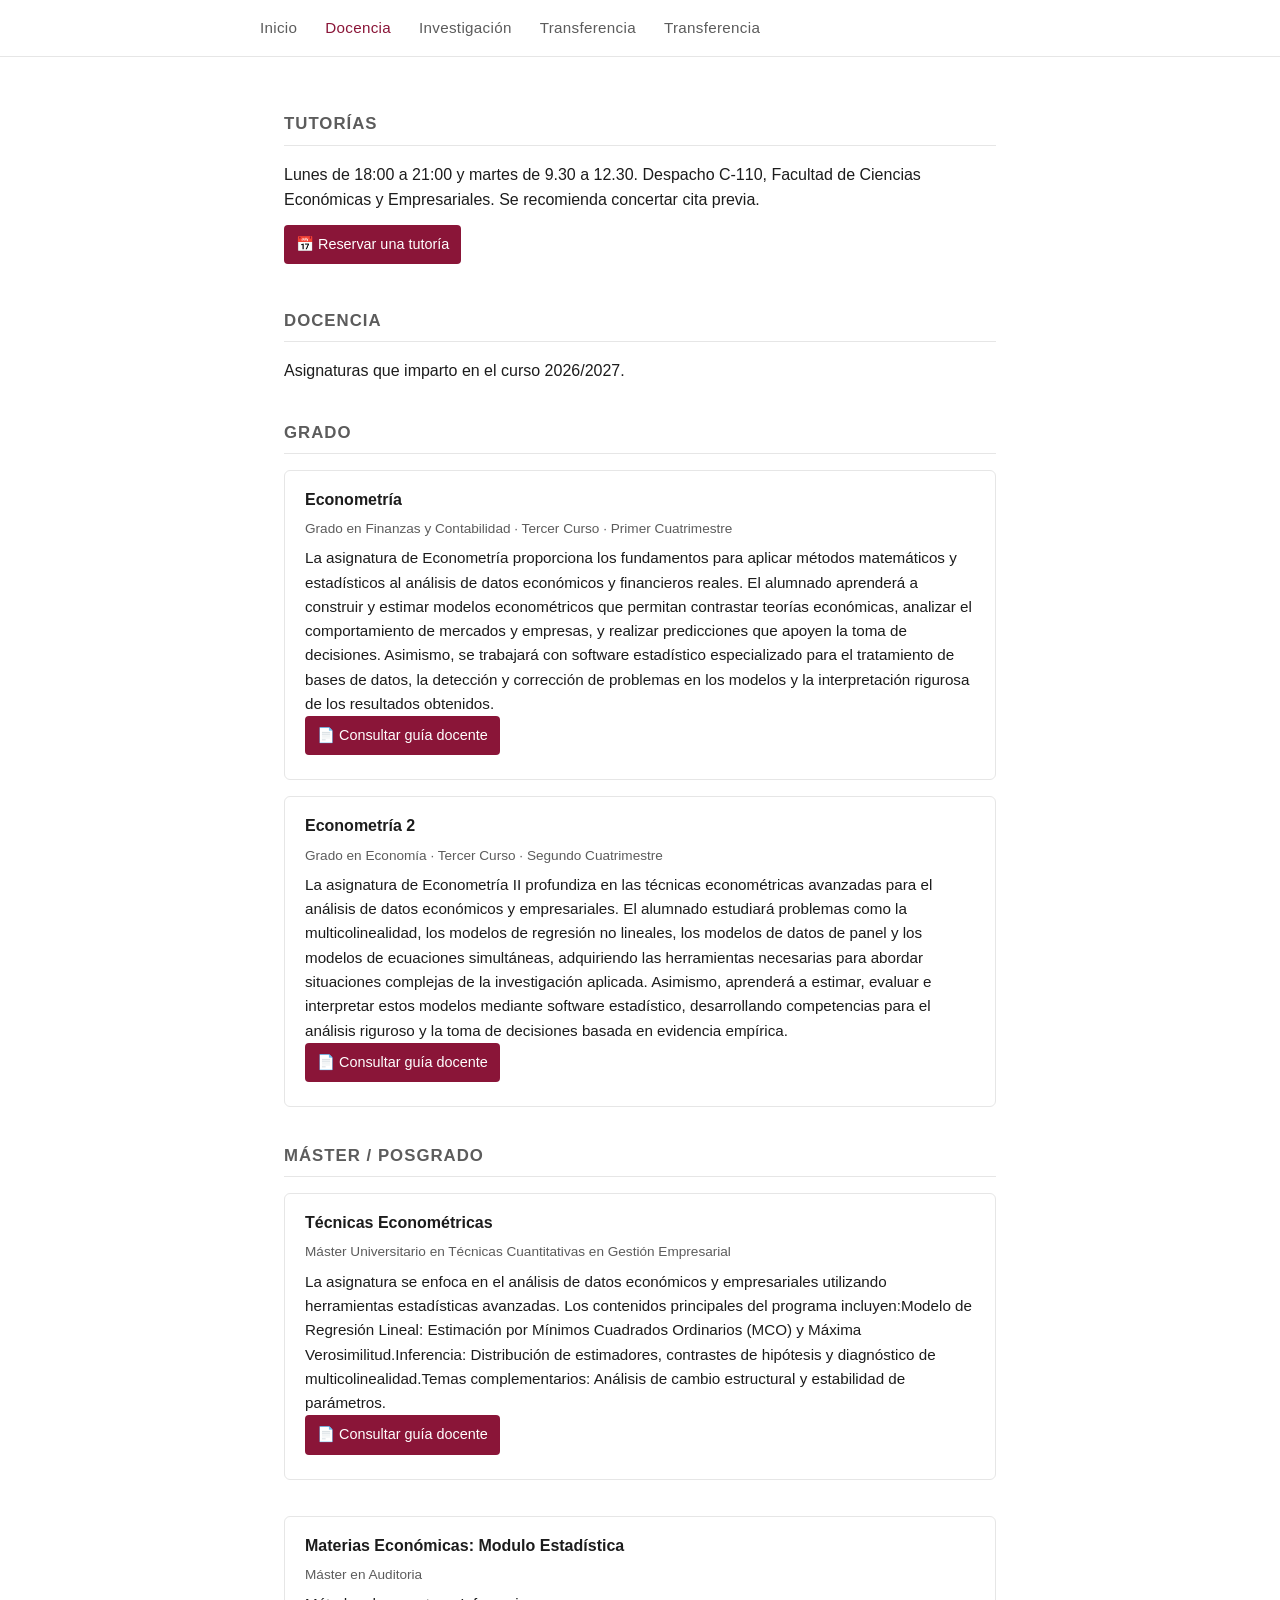
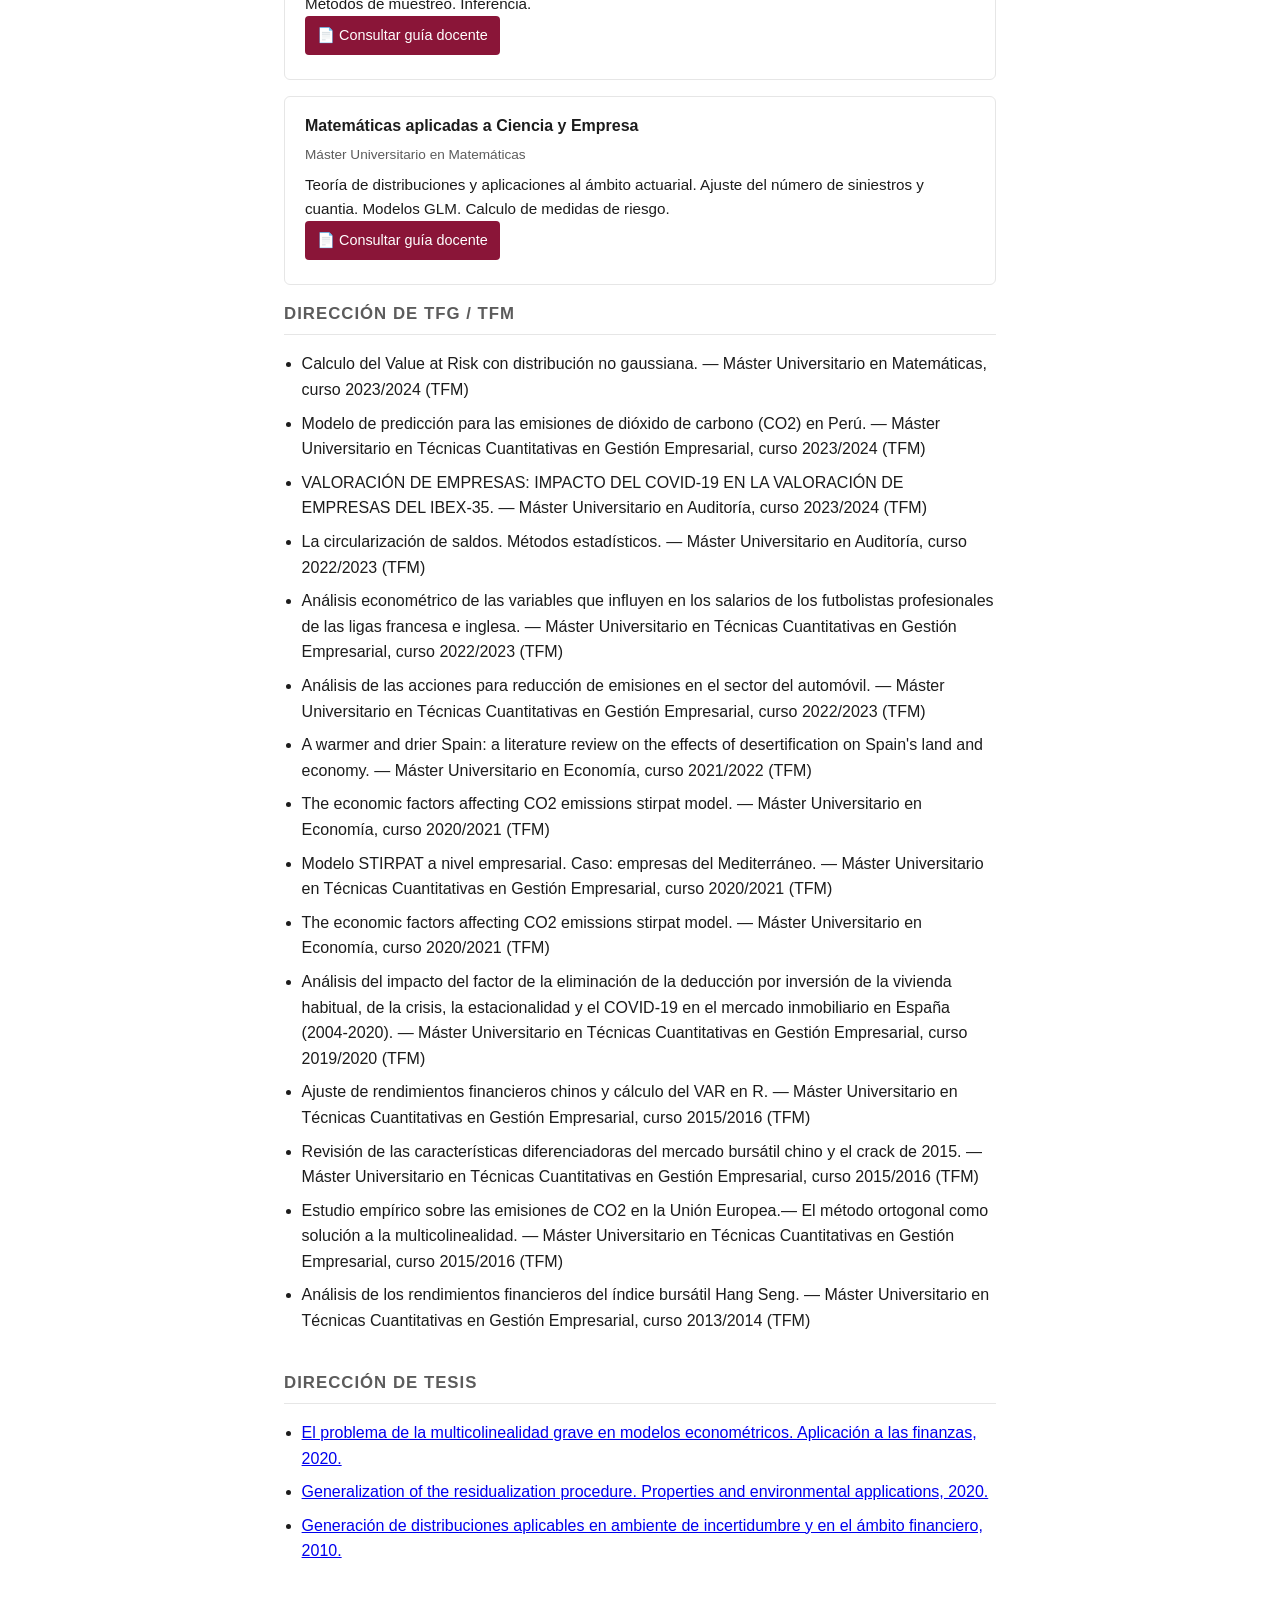
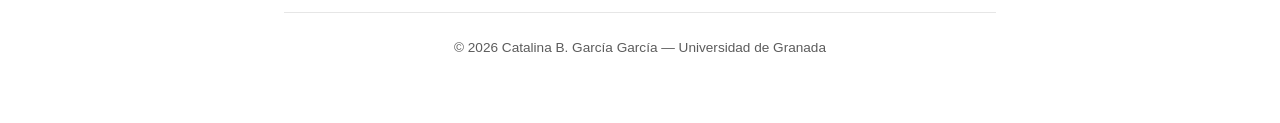
==== commit 3a045357: "Corregir menú de navegación para incluir Transferencia en todas las páginas" ====
--- a/docencia.html
+++ b/docencia.html
@@ -13,6 +13,7 @@
     <a href="index.html">Inicio</a>
     <a href="docencia.html" class="active">Docencia</a>
     <a href="investigacion.html">Investigación</a>
+    <a href="transferencia.html">Transferencia</a>
     <a href="transferencia.html">Transferencia</a>
   </div>
 </nav>
--- a/style.css
+++ b/style.css
@@ -64,7 +64,8 @@
   width: 96px;
   height: 96px;
   border-radius: 50%;
-  object-fit: cover;
+  object-fit: contain;
+  padding: 4px;
   background: var(--border);
   flex-shrink: 0;
 }
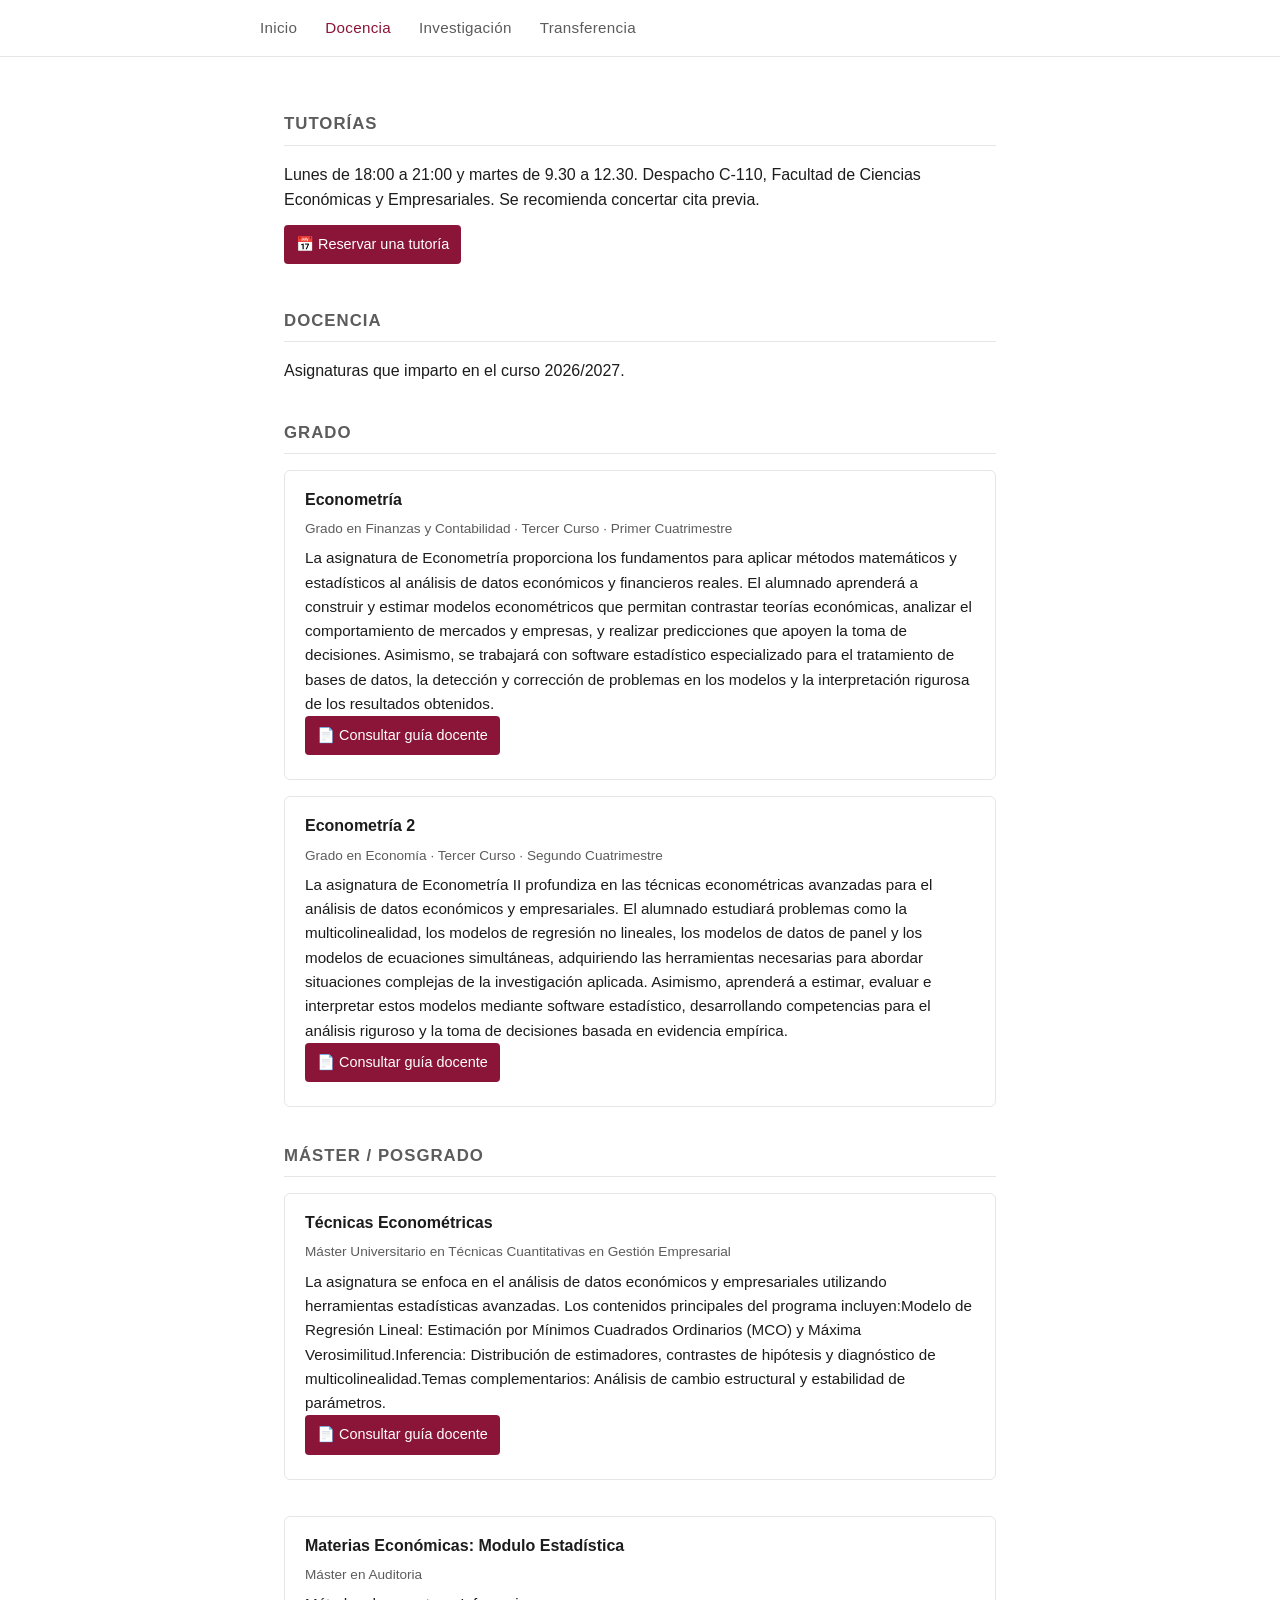
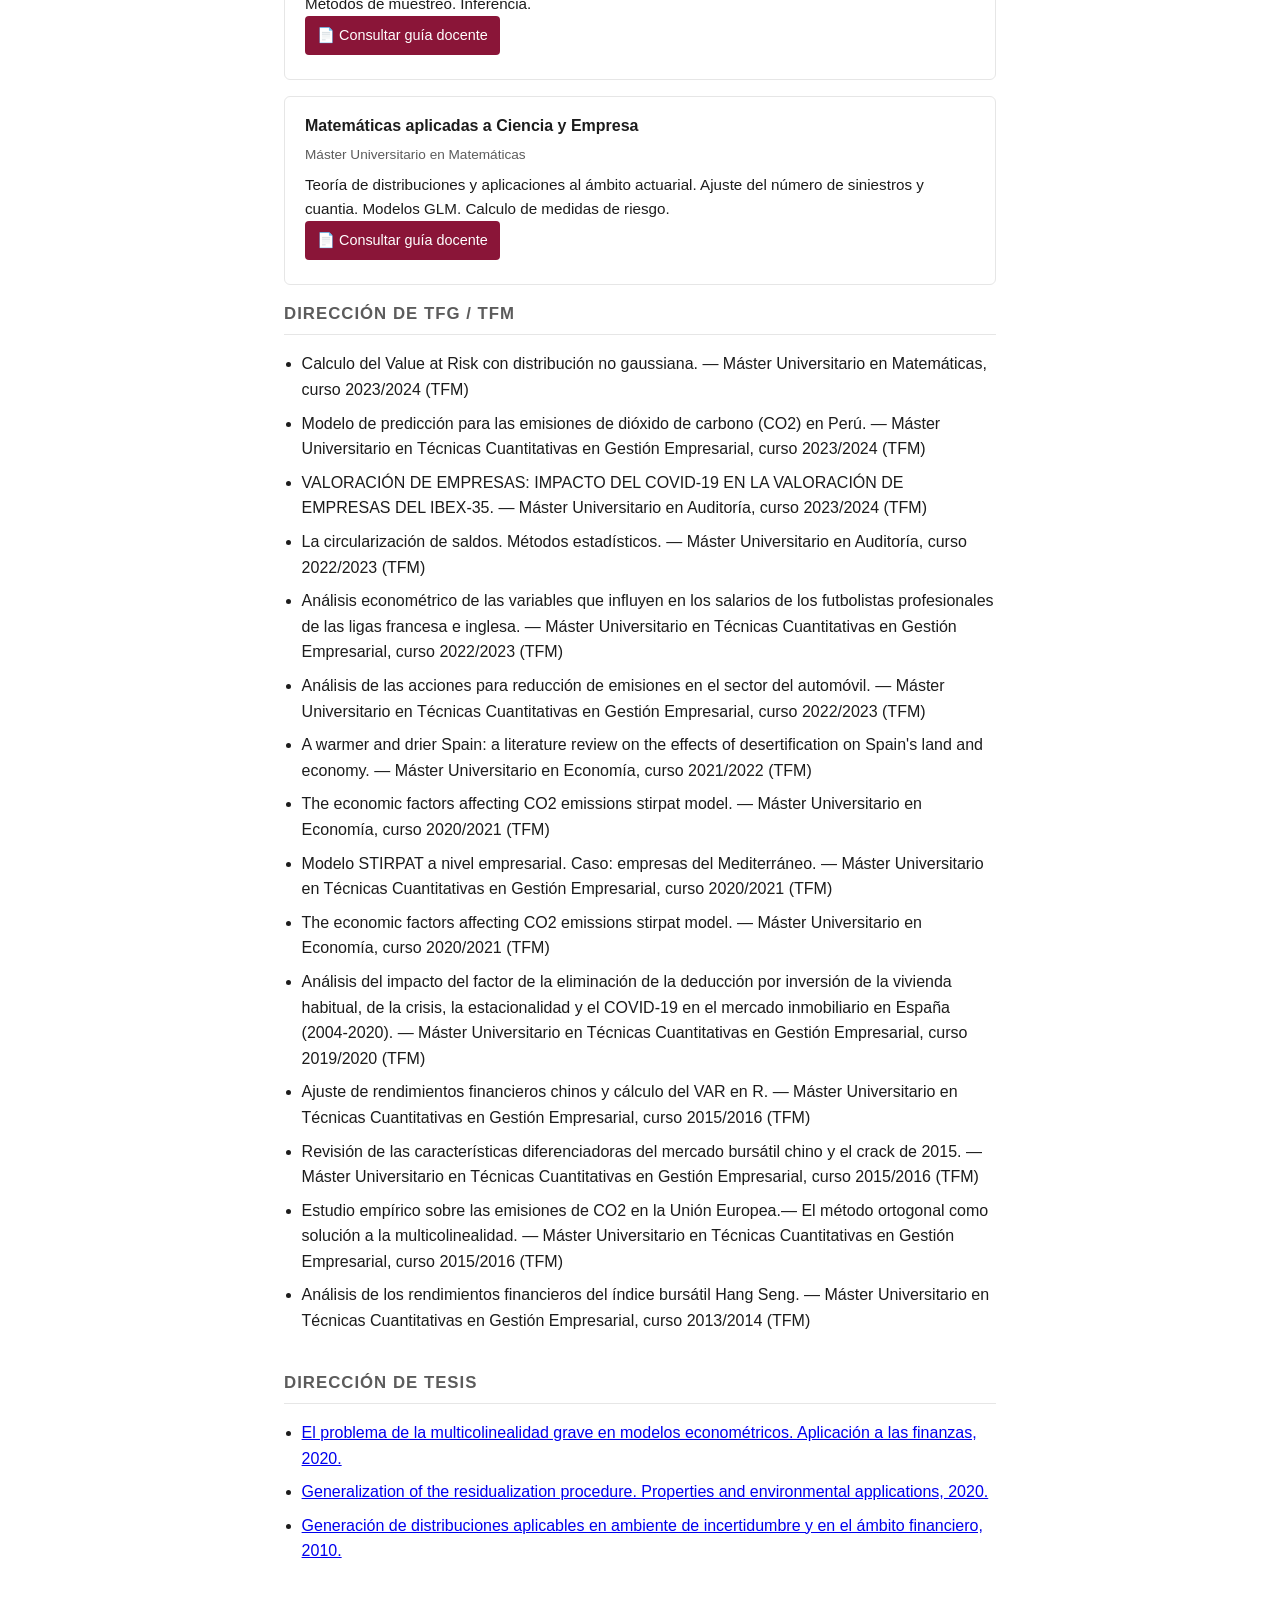
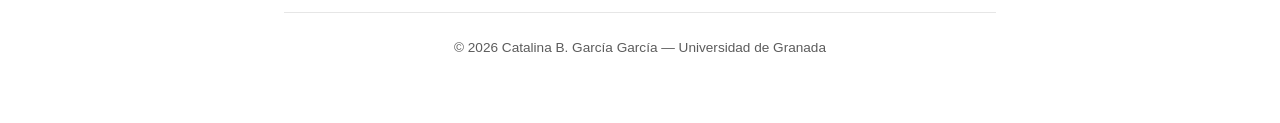
==== commit 6c4da796: "Remove duplicate Transferencia link in docencia.html" ====
--- a/docencia.html
+++ b/docencia.html
@@ -14,8 +14,7 @@
     <a href="docencia.html" class="active">Docencia</a>
     <a href="investigacion.html">Investigación</a>
     <a href="transferencia.html">Transferencia</a>
-    <a href="transferencia.html">Transferencia</a>
-  </div>
+     </div>
 </nav>
 
 <div class="container">
